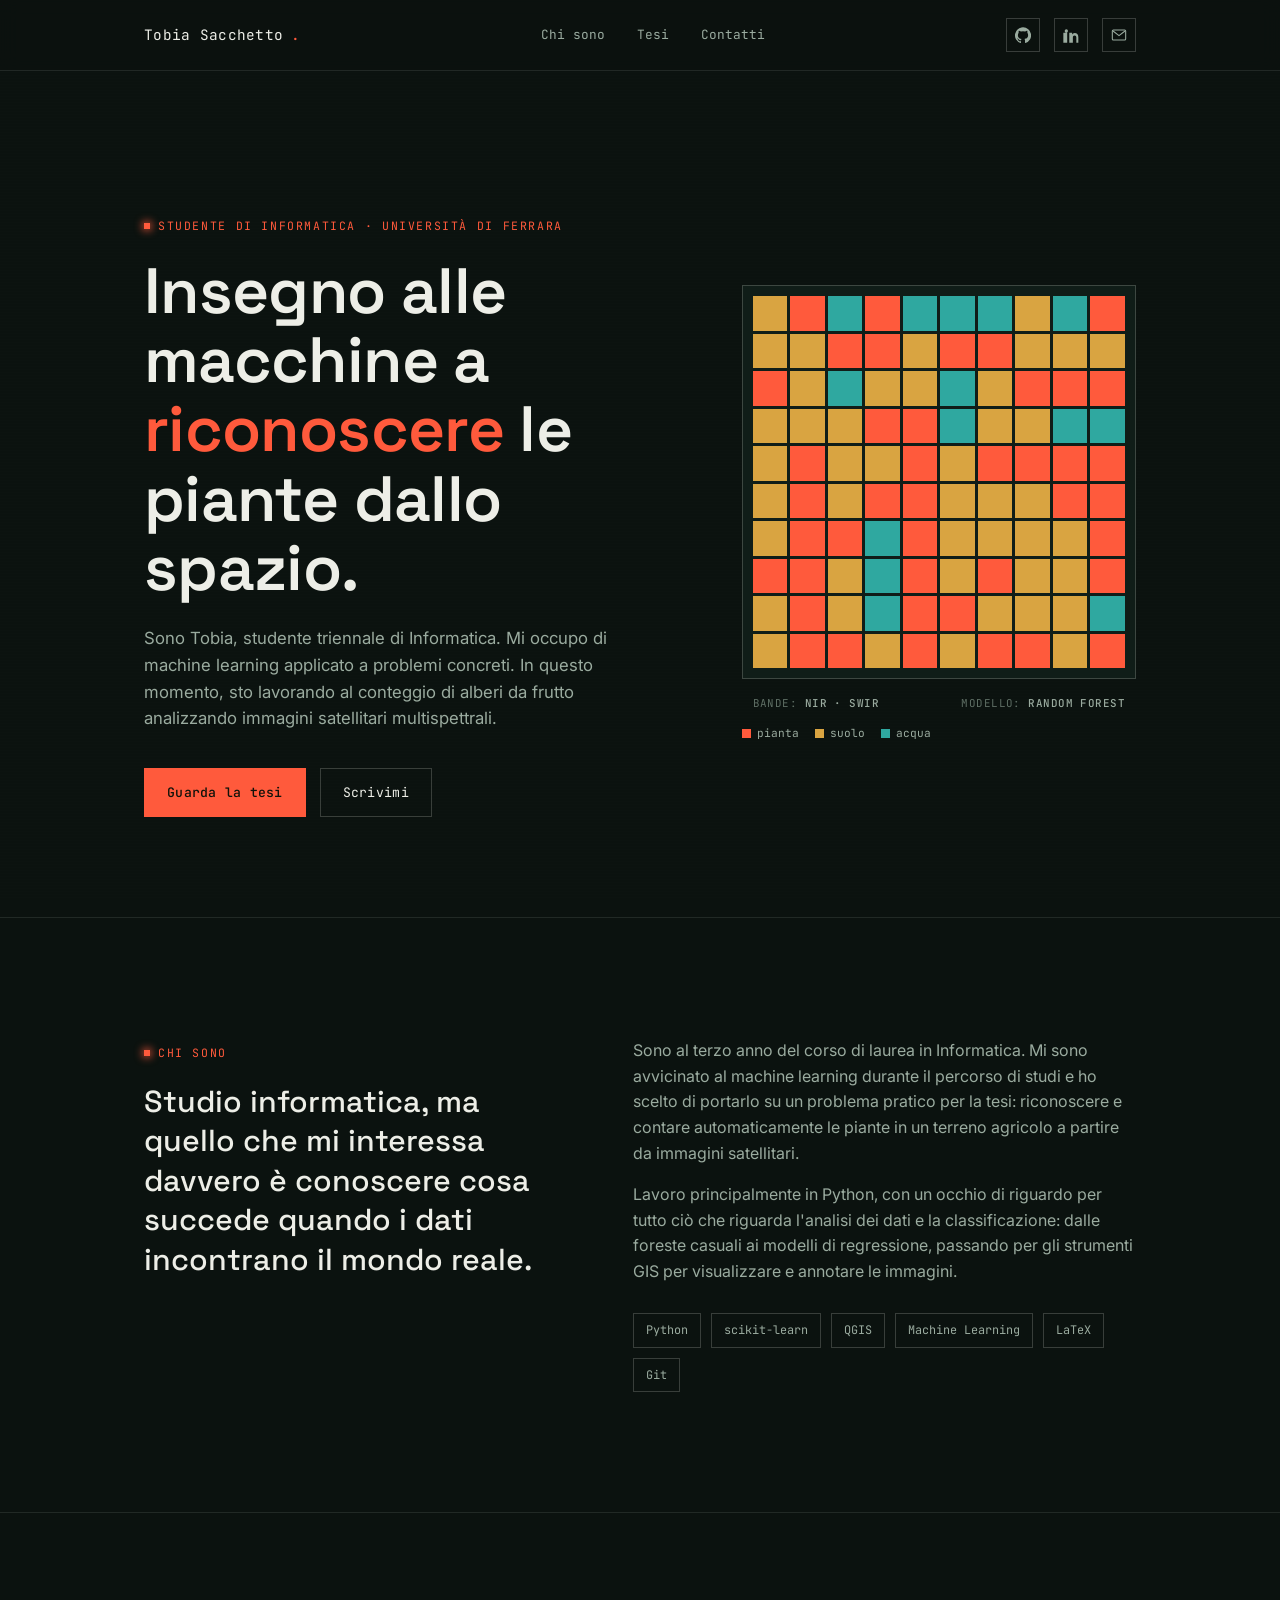
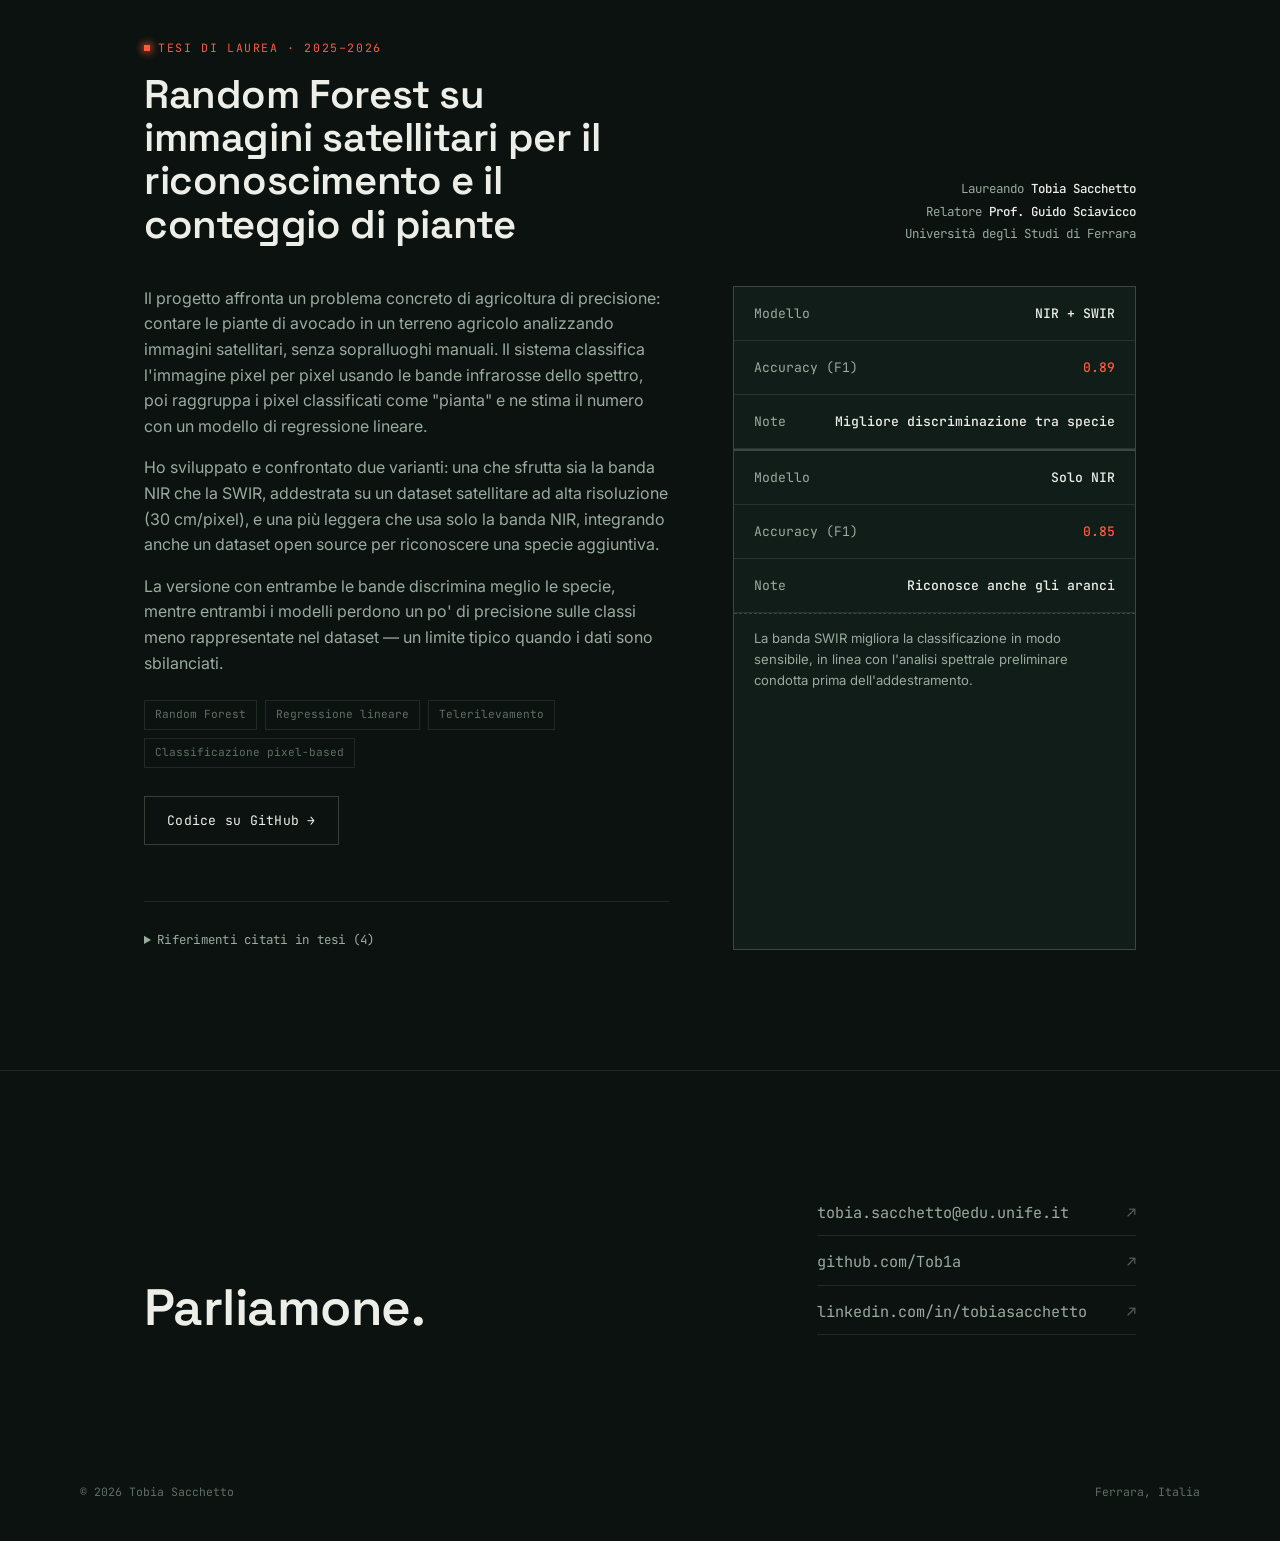
==== index.html @ 89c18c8b "Adding icon" ====
<!DOCTYPE html>
<html lang="it">
<head>
<meta charset="UTF-8">
<meta name="google-site-verification" content="6nuzGzt2pxe7cSUZSh7uxLOHEeYd6L-RDq1vo7LYEV0" />
<meta name="viewport" content="width=device-width, initial-scale=1.0">
<title>Tobia Sacchetto — Informatica</title>
<meta name="description" content="Portfolio di Tobia Sacchetto, studente di Informatica. Tesi su Random Forest e immagini satellitari per il conteggio automatico di piante.">
<link rel="stylesheet" href="css/style.css">
<link rel="icon" href="css/eye-close-up2.png" type="image/x-icon">
</head>
<body>

<header class="s-nav">
  <div class="wrap">
    <a href="#top" class="brand">Tobia Sacchetto<span class="dot">.</span></a>
    <ul class="nav-links">
      <li><a href="#about">Chi sono</a></li>
      <li><a href="#project">Tesi</a></li>
      <li><a href="#contact">Contatti</a></li>
    </ul>
    <div class="nav-icons">
      <a class="icon-btn" href="https://github.com/Tob1a" target="_blank" rel="noopener" aria-label="GitHub">
        <svg viewBox="0 0 24 24" fill="currentColor"><path d="M12 .5a12 12 0 0 0-3.79 23.4c.6.11.82-.26.82-.58v-2.02c-3.34.73-4.04-1.6-4.04-1.6-.55-1.4-1.34-1.77-1.34-1.77-1.09-.75.08-.73.08-.73 1.2.09 1.84 1.24 1.84 1.24 1.07 1.84 2.81 1.3 3.5 1 .11-.79.42-1.3.76-1.6-2.67-.3-5.47-1.33-5.47-5.93 0-1.31.47-2.38 1.24-3.22-.13-.3-.54-1.52.12-3.18 0 0 1.01-.32 3.3 1.23a11.5 11.5 0 0 1 6 0c2.29-1.55 3.3-1.23 3.3-1.23.66 1.66.25 2.88.12 3.18.77.84 1.23 1.91 1.23 3.22 0 4.61-2.8 5.63-5.48 5.93.43.37.81 1.1.81 2.22v3.29c0 .32.22.7.83.58A12 12 0 0 0 12 .5Z"/></svg>
      </a>
      <a class="icon-btn" href="https://www.linkedin.com/in/tobiasacchetto" target="_blank" rel="noopener" aria-label="LinkedIn">
        <svg viewBox="0 0 24 24" fill="currentColor"><path d="M4.98 3.5a2.5 2.5 0 1 1 0 5 2.5 2.5 0 0 1 0-5ZM.5 8.75h8.9V23.5H.5V8.75Zm14.3 0h-8.5V23.5h8.5v-7.6c0-2 .84-3.3 2.5-3.3 1.85 0 2.7 1.24 2.7 3.3v7.6H23V15c0-4.2-2.24-6.15-5.23-6.15-2.4 0-3.47 1.33-4.07 2.27h-.06V8.75h.16Z"/></svg>
      </a>
      <a class="icon-btn" href="mailto:tobia.sacchetto@edu.unife.it" aria-label="Email">
        <svg viewBox="0 0 24 24" fill="none" stroke="currentColor" stroke-width="1.6"><rect x="2" y="4.5" width="20" height="15" rx="1.5"/><path d="m3 6 9 7 9-7"/></svg>
      </a>
    </div>
  </div>
</header>

<main id="top">

  <!-- ================= HERO ================= -->
  <section class="s-hero section" id="hero">
    <div class="wrap hero-grid">
      <div class="hero-copy">
        <span class="eyebrow">Studente di Informatica · Università di Ferrara</span>
        <h1 class="hero-title">Insegno alle macchine a <span class="accent">riconoscere</span> le piante dallo spazio.</h1>
        <p class="hero-sub">Sono Tobia, studente triennale di Informatica. Mi occupo di machine learning applicato a problemi concreti. In questo momento, sto lavorando al conteggio di alberi da frutto analizzando immagini satellitari multispettrali.</p>
        <div class="hero-cta">
          <a href="#project" class="btn btn-primary">Guarda la tesi</a>
          <a href="#contact" class="btn btn-ghost">Scrivimi</a>
        </div>
      </div>

      <div class="hero-visual">
        <div class="class-field-wrap">
          <div class="class-field" id="classField" aria-hidden="true"></div>
          <div class="field-readout">
            <span>BANDE: <b>NIR · SWIR</b></span>
            <span>MODELLO: <b>RANDOM FOREST</b></span>
          </div>
        </div>
        <div class="field-legend">
          <span><i class="i-veg"></i>pianta</span>
          <span><i class="i-soil"></i>suolo</span>
          <span><i class="i-water"></i>acqua</span>
        </div>
      </div>
    </div>
  </section>

  <!-- ================= ABOUT ================= -->
  <section class="section" id="about">
    <div class="wrap about-grid">
      <div>
        <span class="eyebrow">Chi sono</span>
        <p class="about-lead" style="margin-top:18px;">Studio informatica, ma quello che mi interessa davvero è conoscere cosa succede quando i dati incontrano il mondo reale.</p>
      </div>
      <div class="about-body">
        <p>Sono al terzo anno del corso di laurea in Informatica. Mi sono avvicinato al machine learning durante il percorso di studi e ho scelto di portarlo su un problema pratico per la tesi: riconoscere e contare automaticamente le piante in un terreno agricolo a partire da immagini satellitari.</p>
        <p>Lavoro principalmente in Python, con un occhio di riguardo per tutto ciò che riguarda l'analisi dei dati e la classificazione: dalle foreste casuali ai modelli di regressione, passando per gli strumenti GIS per visualizzare e annotare le immagini.</p>
        <div class="chip-row">
          <span class="chip">Python</span>
          <span class="chip">scikit-learn</span>
          <span class="chip">QGIS</span>
          <span class="chip">Machine Learning</span>
          <span class="chip">LaTeX</span>
          <span class="chip">Git</span>
        </div>
      </div>
    </div>
  </section>

  <!-- ================= PROJECT ================= -->
  <section class="section" id="project">
    <div class="wrap">
      <div class="project-head">
        <div>
          <span class="eyebrow">Tesi di laurea · 2025–2026</span>
          <h2 class="project-title">Random Forest su immagini satellitari per il riconoscimento e il conteggio di piante</h2>
        </div>
        <div class="project-meta">
          <div>Laureando <b>Tobia Sacchetto</b></div>
          <div>Relatore <b>Prof. Guido Sciavicco</b></div>
          <div>Università degli Studi di Ferrara</div>
        </div>
      </div>

      <div class="project-body">
        <div class="project-desc">
          <p>Il progetto affronta un problema concreto di agricoltura di precisione: contare le piante di avocado in un terreno agricolo analizzando immagini satellitari, senza sopralluoghi manuali. Il sistema classifica l'immagine pixel per pixel usando le bande infrarosse dello spettro, poi raggruppa i pixel classificati come "pianta" e ne stima il numero con un modello di regressione lineare.</p>
          <p>Ho sviluppato e confrontato due varianti: una che sfrutta sia la banda NIR che la SWIR, addestrata su un dataset satellitare ad alta risoluzione (30 cm/pixel), e una più leggera che usa solo la banda NIR, integrando anche un dataset open source per riconoscere una specie aggiuntiva.</p>
          <p>La versione con entrambe le bande discrimina meglio le specie, mentre entrambi i modelli perdono un po' di precisione sulle classi meno rappresentate nel dataset — un limite tipico quando i dati sono sbilanciati.</p>

          <div class="tag-row">
            <span class="tag">Random Forest</span>
            <span class="tag">Regressione lineare</span>
            <span class="tag">Telerilevamento</span>
            <span class="tag">Classificazione pixel-based</span>
          </div>

          <div class="project-links">
            <a class="btn btn-ghost" href="https://github.com/Tob1a" target="_blank" rel="noopener">Codice su GitHub →</a>
          </div>

          <details class="refs">
            <summary>Riferimenti citati in tesi (4)</summary>
            <ul>
              <li>Faet, G. M. et al. (2025). <em>Dataset for orange fruit detection from UAV in citrus orchards</em>. Zenodo. <a href="https://doi.org/10.5281/zenodo.17866344" target="_blank" rel="noopener">doi.org/10.5281/zenodo.17866344</a></li>
              <li>Fu, B. et al. (2017). <em>Comparison of object-based and pixel-based Random Forest algorithm for wetland vegetation mapping</em>. Ecological Indicators, 73, 105–117.</li>
              <li>Yao, L. et al. (2021). <em>Tree counting with high spatial-resolution satellite imagery based on deep neural networks</em>. Ecological Indicators, 125, 107591.</li>
              <li>Russell, S. J. &amp; Norvig, P. (2022). <em>Intelligenza artificiale. Un approccio moderno</em>.</li>
            </ul>
          </details>
        </div>

        <div class="readout-card">
          <div class="readout-row"><span class="label">Modello</span><span class="value dim">NIR + SWIR</span></div>
          <div class="readout-row"><span class="label">Accuracy (F1)</span><span class="value">0.89</span></div>
          <div class="readout-row"><span class="label">Note</span><span class="value dim">Migliore discriminazione tra specie</span></div>
          <div class="readout-row" style="border-top:2px solid var(--line-strong);"><span class="label">Modello</span><span class="value dim">Solo NIR</span></div>
          <div class="readout-row"><span class="label">Accuracy (F1)</span><span class="value">0.85</span></div>
          <div class="readout-row"><span class="label">Note</span><span class="value dim">Riconosce anche gli aranci</span></div>
          <div class="readout-note">La banda SWIR migliora la classificazione in modo sensibile, in linea con l'analisi spettrale preliminare condotta prima dell'addestramento.</div>
        </div>
      </div>
    </div>
  </section>

  <!-- ================= CONTACT ================= -->
  <section class="section s-contact" id="contact">
    <div class="wrap">
      <div class="contact-grid">
        <h2 class="contact-title">Parliamone.</h2>
        <div class="contact-links">
          <a href="mailto:tobia.sacchetto@edu.unife.it">tobia.sacchetto@edu.unife.it <span class="arrow">↗</span></a>
          <a href="https://github.com/Tob1a" target="_blank" rel="noopener">github.com/Tob1a <span class="arrow">↗</span></a>
          <a href="https://www.linkedin.com/in/tobiasacchetto" target="_blank" rel="noopener">linkedin.com/in/tobiasacchetto <span class="arrow">↗</span></a>
        </div>
      </div>
    </div>
  </section>
</main>

<footer class="site-footer wrap">
  <span>© 2026 Tobia Sacchetto</span>
  <span>Ferrara, Italia</span>
</footer>

<script src="js/main.js"></script>
</body>
</html>
---- css/style.css ----
/* ===========================================================
   Tobia Sacchetto — Portfolio
   Tema visivo: telerilevamento / classificazione multispettrale
   Il verde-nero di fondo è la "banda grezza", il rosso è la resa
   falso-colore NIR della vegetazione — lo stesso principio usato
   nella tesi per distinguere le piante dal terreno.
   =========================================================== */

@import url('https://fonts.googleapis.com/css2?family=Space+Grotesk:wght@500;600;700&family=Inter:wght@400;500;600&family=JetBrains+Mono:wght@400;500&display=swap');

:root {
  --bg: #0b120f;
  --bg-panel: #101d18;
  --bg-panel-2: #142720;
  --ink: #edeee7;
  --ink-dim: #9aab9f;
  --ink-faint: #5f6f65;
  --line: rgba(237, 238, 231, 0.1);
  --line-strong: rgba(237, 238, 231, 0.2);

  --veg: #ff5a3c;      /* falso colore NIR: vegetazione */
  --veg-dim: #7a2c1e;
  --soil: #d9a441;     /* falso colore: suolo nudo */
  --water: #2fa8a0;    /* falso colore: acqua / SWIR */

  --font-display: 'Space Grotesk', system-ui, sans-serif;
  --font-body: 'Inter', system-ui, sans-serif;
  --font-mono: 'JetBrains Mono', ui-monospace, monospace;

  --container: 1120px;
  --gutter: clamp(20px, 5vw, 64px);
}

* { box-sizing: border-box; }

html {
  scroll-behavior: smooth;
}

@media (prefers-reduced-motion: reduce) {
  html { scroll-behavior: auto; }
  *, *::before, *::after {
    animation-duration: 0.001ms !important;
    animation-iteration-count: 1 !important;
    transition-duration: 0.001ms !important;
  }
}

body {
  margin: 0;
  background: var(--bg);
  color: var(--ink);
  font-family: var(--font-body);
  font-size: 16px;
  line-height: 1.6;
  -webkit-font-smoothing: antialiased;
}

/* subtle scanline / grain field on the whole page */
body::before {
  content: "";
  position: fixed;
  inset: 0;
  pointer-events: none;
  z-index: 0;
  background-image:
    repeating-linear-gradient(180deg, rgba(255,255,255,0.015) 0px, rgba(255,255,255,0.015) 1px, transparent 1px, transparent 3px);
  mix-blend-mode: overlay;
}

a { color: inherit; }

.wrap {
  max-width: var(--container);
  margin: 0 auto;
  padding-left: var(--gutter);
  padding-right: var(--gutter);
  position: relative;
  z-index: 1;
}

.eyebrow {
  font-family: var(--font-mono);
  font-size: 0.72rem;
  letter-spacing: 0.14em;
  text-transform: uppercase;
  color: var(--veg);
  display: inline-flex;
  align-items: center;
  gap: 8px;
}
.eyebrow::before {
  content: "";
  width: 6px;
  height: 6px;
  background: var(--veg);
  box-shadow: 0 0 8px 1px var(--veg);
  display: inline-block;
}

h1, h2, h3 {
  font-family: var(--font-display);
  font-weight: 600;
  line-height: 1.08;
  margin: 0;
  letter-spacing: -0.01em;
}

p { color: var(--ink-dim); margin: 0; }

.section {
  padding: clamp(64px, 10vw, 120px) 0;
  border-bottom: 1px solid var(--line);
  position: relative;
}

/* ---------- Nav ---------- */
.s-nav {
  position: sticky;
  top: 0;
  z-index: 20;
  background: rgba(11, 18, 15, 0.82);
  backdrop-filter: blur(10px);
  border-bottom: 1px solid var(--line);
}
.s-nav .wrap {
  display: flex;
  align-items: center;
  justify-content: space-between;
  padding-top: 18px;
  padding-bottom: 18px;
}
.brand {
  font-family: var(--font-mono);
  font-size: 0.9rem;
  letter-spacing: 0.02em;
  color: var(--ink);
  text-decoration: none;
  display: flex;
  align-items: baseline;
  gap: 8px;
}
.brand .dot { color: var(--veg); }
.nav-links {
  display: flex;
  gap: clamp(16px, 3vw, 32px);
  list-style: none;
  margin: 0;
  padding: 0;
  font-family: var(--font-mono);
  font-size: 0.8rem;
}
.nav-links a {
  text-decoration: none;
  color: var(--ink-dim);
  transition: color 0.2s ease;
  border-bottom: 1px solid transparent;
  padding-bottom: 2px;
}
.nav-links a:hover, .nav-links a:focus-visible {
  color: var(--veg);
  border-color: var(--veg);
}
.nav-icons { display: flex; gap: 14px; }
.icon-btn {
  width: 34px; height: 34px;
  display: flex; align-items: center; justify-content: center;
  border: 1px solid var(--line-strong);
  color: var(--ink-dim);
  text-decoration: none;
  transition: border-color 0.2s ease, color 0.2s ease, transform 0.2s ease;
}
.icon-btn:hover, .icon-btn:focus-visible {
  color: var(--veg);
  border-color: var(--veg);
  transform: translateY(-2px);
}
.icon-btn svg { width: 16px; height: 16px; }

/* ---------- Hero ---------- */
.s-hero {
  padding-top: clamp(72px, 12vw, 140px);
  padding-bottom: clamp(56px, 8vw, 100px);
  overflow: hidden;
}
.hero-grid {
  display: grid;
  grid-template-columns: 1.15fr 0.85fr;
  gap: clamp(32px, 5vw, 64px);
  align-items: center;
}
@media (max-width: 860px) {
  .hero-grid { grid-template-columns: 1fr; }
}
.hero-copy .eyebrow { margin-bottom: 22px; }
.hero-title {
  font-size: clamp(2.3rem, 5.2vw, 4rem);
  color: var(--ink);
}
.hero-title .accent { color: var(--veg); }
.hero-sub {
  margin-top: 22px;
  max-width: 46ch;
  font-size: 1.05rem;
  color: var(--ink-dim);
}
.hero-cta {
  margin-top: 36px;
  display: flex;
  gap: 14px;
  flex-wrap: wrap;
}
.btn {
  font-family: var(--font-mono);
  font-size: 0.82rem;
  letter-spacing: 0.02em;
  padding: 13px 22px;
  text-decoration: none;
  display: inline-flex;
  align-items: center;
  gap: 10px;
  border: 1px solid var(--line-strong);
  color: var(--ink);
  transition: border-color 0.2s ease, background 0.2s ease, color 0.2s ease, transform 0.2s ease;
}
.btn:hover, .btn:focus-visible { transform: translateY(-2px); }
.btn-primary {
  background: var(--veg);
  border-color: var(--veg);
  color: #10120a;
  font-weight: 500;
}
.btn-primary:hover { background: #ff6f4f; border-color: #ff6f4f; }
.btn-ghost:hover, .btn-ghost:focus-visible { border-color: var(--veg); color: var(--veg); }

/* classification grid visual */
.class-field-wrap {
  position: relative;
  aspect-ratio: 1 / 1;
  border: 1px solid var(--line-strong);
  background: var(--bg-panel);
  padding: 10px;
}
.class-field {
  display: grid;
  grid-template-columns: repeat(10, 1fr);
  grid-template-rows: repeat(10, 1fr);
  gap: 3px;
  width: 100%;
  height: 100%;
}
.cell {
  background: #33403a;
  filter: grayscale(1) brightness(0.9);
  transition: background-color 0.5s ease, filter 0.6s ease;
}
.cell.on-veg   { background: var(--veg); }
.cell.on-soil  { background: var(--soil); }
.cell.on-water { background: var(--water); }
.cell.revealed { filter: grayscale(0) brightness(1); }
.field-readout {
  position: absolute;
  left: 10px; right: 10px; bottom: -34px;
  display: flex;
  justify-content: space-between;
  font-family: var(--font-mono);
  font-size: 0.68rem;
  color: var(--ink-faint);
  letter-spacing: 0.04em;
}
.field-readout span b { color: var(--ink-dim); font-weight: 500; }
.field-legend {
  display: flex;
  gap: 16px;
  margin-top: 46px;
  font-family: var(--font-mono);
  font-size: 0.7rem;
  color: var(--ink-dim);
  flex-wrap: wrap;
}
.field-legend i {
  width: 9px; height: 9px;
  display: inline-block;
  margin-right: 6px;
  vertical-align: -1px;
}
.field-legend .i-veg { background: var(--veg); }
.field-legend .i-soil { background: var(--soil); }
.field-legend .i-water { background: var(--water); }

/* ---------- About ---------- */
.about-grid {
  display: grid;
  grid-template-columns: 0.9fr 1.1fr;
  gap: clamp(32px, 6vw, 80px);
}
@media (max-width: 860px) {
  .about-grid { grid-template-columns: 1fr; }
}
.about-lead {
  font-family: var(--font-display);
  font-size: clamp(1.35rem, 2.6vw, 1.9rem);
  color: var(--ink);
  font-weight: 500;
  line-height: 1.3;
}
.about-body p + p { margin-top: 16px; }
.about-body p { color: var(--ink-dim); }
.chip-row {
  margin-top: 28px;
  display: flex;
  flex-wrap: wrap;
  gap: 10px;
}
.chip {
  font-family: var(--font-mono);
  font-size: 0.74rem;
  color: var(--ink-dim);
  border: 1px solid var(--line-strong);
  padding: 7px 12px;
}

/* ---------- Project ---------- */
.project-head {
  display: flex;
  justify-content: space-between;
  align-items: flex-end;
  gap: 24px;
  flex-wrap: wrap;
  margin-bottom: 40px;
}
.project-title {
  font-size: clamp(1.7rem, 3.6vw, 2.5rem);
  margin-top: 14px;
  max-width: 18ch;
}
.project-meta {
  font-family: var(--font-mono);
  font-size: 0.78rem;
  color: var(--ink-dim);
  text-align: right;
  line-height: 1.8;
}
.project-meta b { color: var(--ink); font-weight: 500; }

.project-body {
  display: grid;
  grid-template-columns: 1.3fr 1fr;
  gap: clamp(32px, 5vw, 64px);
}
@media (max-width: 860px) {
  .project-body { grid-template-columns: 1fr; }
}
.project-desc p { font-size: 1rem; }
.project-desc p + p { margin-top: 16px; }

.readout-card {
  border: 1px solid var(--line-strong);
  background: var(--bg-panel);
}
.readout-row {
  display: flex;
  justify-content: space-between;
  align-items: center;
  padding: 16px 20px;
  border-bottom: 1px solid var(--line);
  font-family: var(--font-mono);
  font-size: 0.82rem;
}
.readout-row:last-child { border-bottom: none; }
.readout-row .label { color: var(--ink-dim); }
.readout-row .value { color: var(--veg); font-weight: 500; }
.readout-row .value.dim { color: var(--ink); }
.readout-note {
  padding: 14px 20px 18px;
  font-size: 0.82rem;
  color: var(--ink-dim);
  border-top: 1px dashed var(--line-strong);
}

.tag-row {
  margin-top: 24px;
  display: flex;
  flex-wrap: wrap;
  gap: 8px;
}
.tag {
  font-family: var(--font-mono);
  font-size: 0.7rem;
  color: var(--ink-faint);
  border: 1px solid var(--line);
  padding: 5px 10px;
}

.project-links {
  margin-top: 28px;
  display: flex;
  gap: 12px;
  flex-wrap: wrap;
}

.refs {
  margin-top: 56px;
  padding-top: 28px;
  border-top: 1px solid var(--line);
}
.refs summary {
  font-family: var(--font-mono);
  font-size: 0.78rem;
  color: var(--ink-dim);
  cursor: pointer;
  letter-spacing: 0.02em;
}
.refs summary:hover { color: var(--veg); }
.refs ul {
  margin: 18px 0 0;
  padding-left: 18px;
  color: var(--ink-faint);
  font-size: 0.85rem;
}
.refs li + li { margin-top: 10px; }
.refs a { color: var(--ink-dim); text-decoration-color: var(--line-strong); }

/* ---------- Contact / Footer ---------- */
.s-contact { border-bottom: none; }
.contact-grid {
  display: flex;
  justify-content: space-between;
  align-items: flex-end;
  gap: 32px;
  flex-wrap: wrap;
}
.contact-title {
  font-size: clamp(2rem, 5vw, 3.2rem);
  max-width: 12ch;
}
.contact-links {
  display: flex;
  flex-direction: column;
  gap: 4px;
  font-family: var(--font-mono);
  font-size: 0.95rem;
}
.contact-links a {
  text-decoration: none;
  color: var(--ink-dim);
  padding: 10px 0;
  border-bottom: 1px solid var(--line);
  display: flex;
  align-items: center;
  justify-content: space-between;
  gap: 40px;
  transition: color 0.2s ease;
}
.contact-links a:hover, .contact-links a:focus-visible { color: var(--veg); }
.contact-links a span.arrow { opacity: 0.5; transition: transform 0.2s ease, opacity 0.2s ease; }
.contact-links a:hover span.arrow { transform: translate(3px, -3px); opacity: 1; }

.site-footer {
  padding: 28px 0 40px;
  display: flex;
  justify-content: space-between;
  font-family: var(--font-mono);
  font-size: 0.72rem;
  color: var(--ink-faint);
  flex-wrap: wrap;
  gap: 10px;
}

:focus-visible {
  outline: 1px solid var(--veg);
  outline-offset: 3px;
}

@media (max-width: 640px) {
  .nav-links { display: none; }
  .s-nav .wrap { padding-top: 14px; padding-bottom: 14px; }
  .project-meta { text-align: left; }
  .contact-links a { gap: 12px; }
}
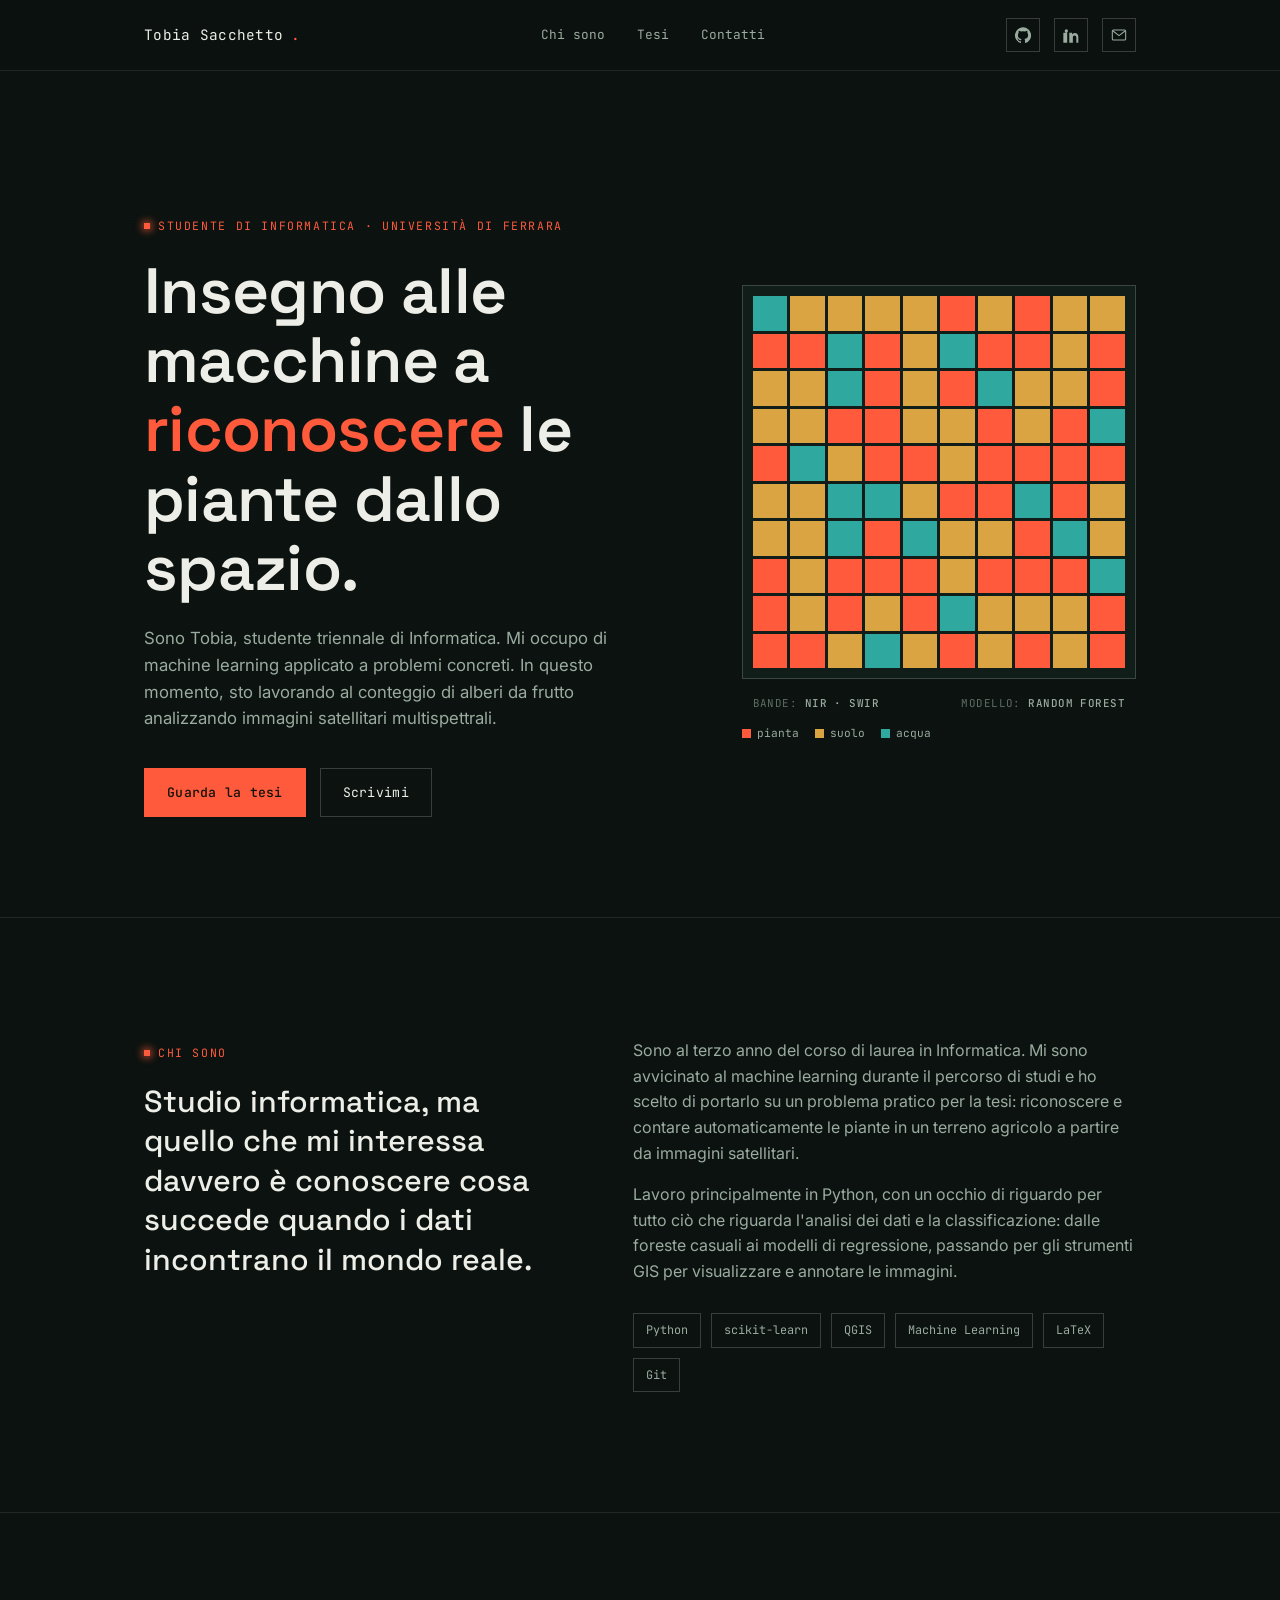
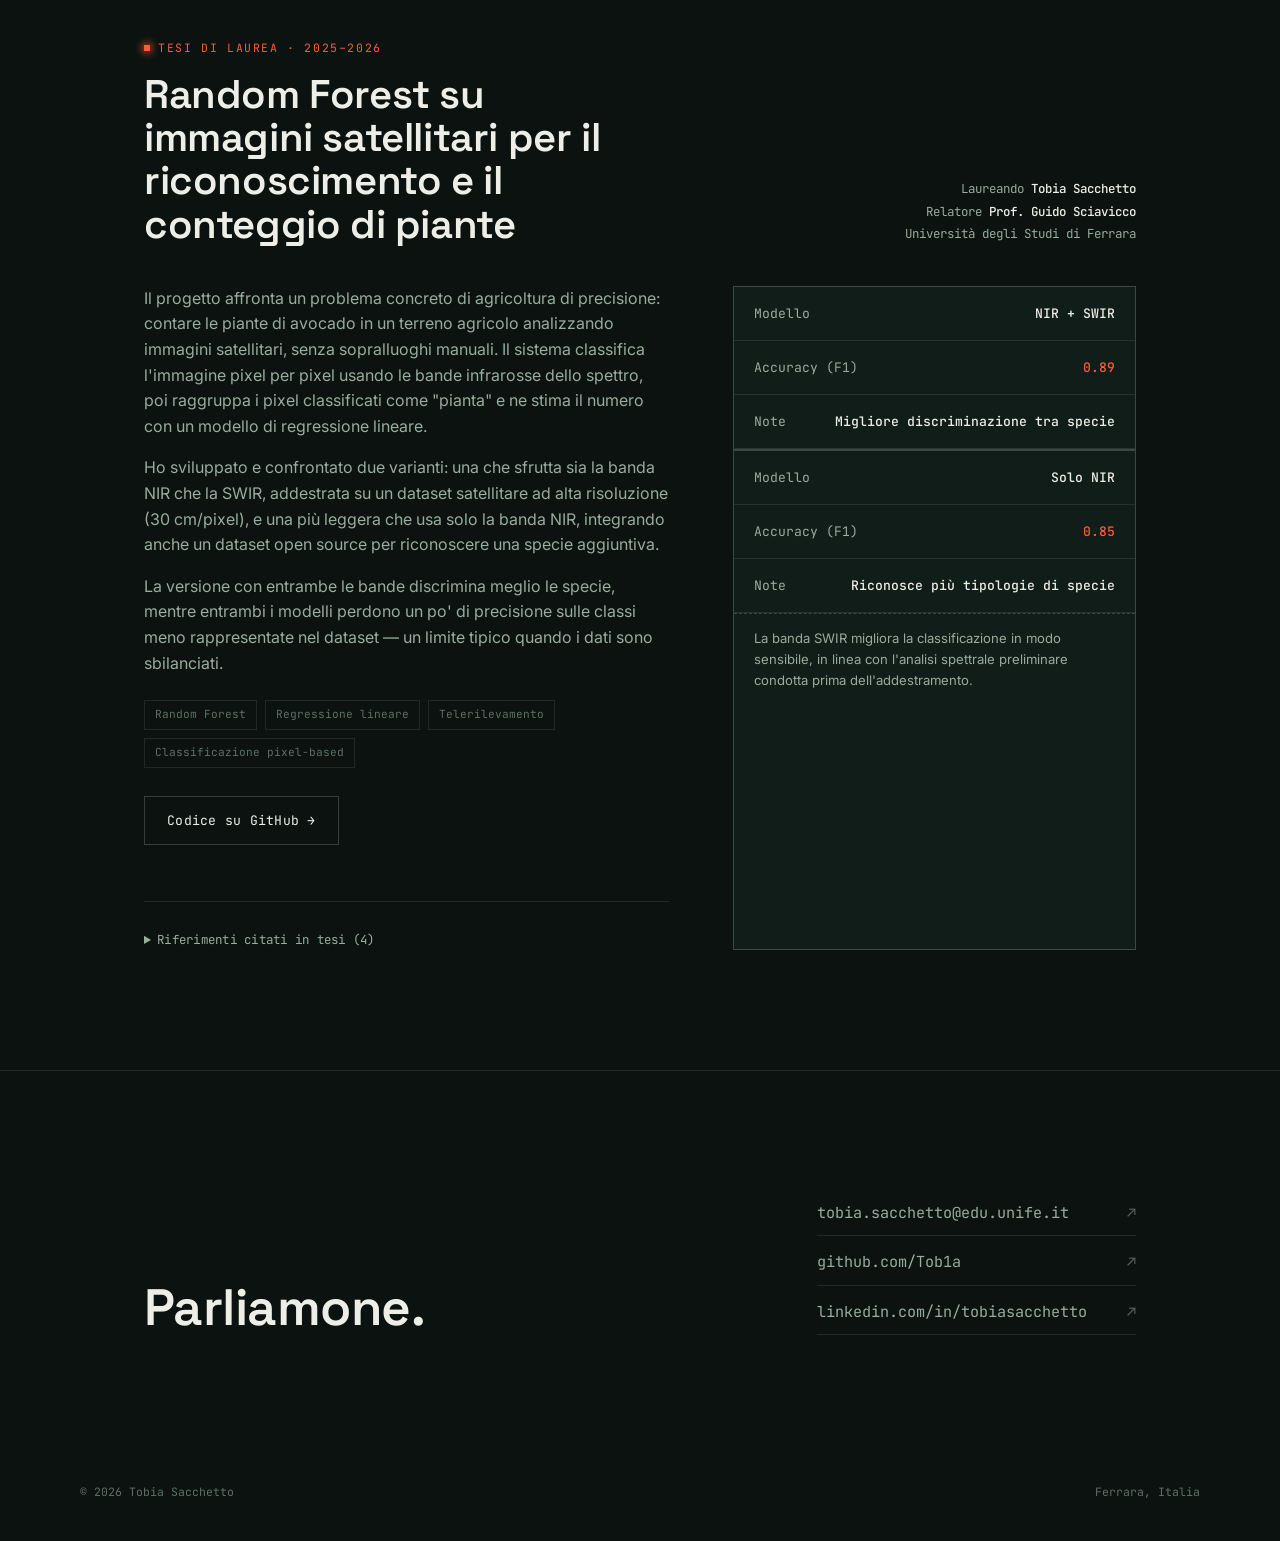
==== commit a78e045c: "Adding robots and sitemap. Doing some changes in html All this for the google search" ====
--- a/index.html
+++ b/index.html
@@ -6,8 +6,49 @@
 <meta name="viewport" content="width=device-width, initial-scale=1.0">
 <title>Tobia Sacchetto — Informatica</title>
 <meta name="description" content="Portfolio di Tobia Sacchetto, studente di Informatica. Tesi su Random Forest e immagini satellitari per il conteggio automatico di piante.">
+
+<meta name="robots" content="index, follow">
+<meta name="author" content="Tobia Sacchetto">
+<link rel="canonical" href="https://tob1a.github.io/">
+
+
 <link rel="stylesheet" href="css/style.css">
 <link rel="icon" href="css/eye-close-up2.png" type="image/x-icon">
+
+
+<!-- Open Graph (Facebook, LinkedIn, WhatsApp, ecc.) -->
+<meta property="og:type" content="website">
+<meta property="og:title" content="Tobia Sacchetto — Studente di Informatica">
+<meta property="og:description" content="Portfolio di Tobia Sacchetto: tesi su Random Forest e immagini satellitari per il conteggio automatico di piante.">
+<meta property="og:url" content="https://tob1a.github.io/">
+<meta property="og:locale" content="it_IT">
+
+<!-- Twitter / X Card -->
+<meta name="twitter:card" content="summary">
+<meta name="twitter:title" content="Tobia Sacchetto — Studente di Informatica">
+<meta name="twitter:description" content="Portfolio di Tobia Sacchetto: tesi su Random Forest e immagini satellitari per il conteggio automatico di piante.">
+
+
+<!-- Structured data: aiuta Google a capire chi sei -->
+<script type="application/ld+json">
+{
+  "@context": "https://schema.org",
+  "@type": "Person",
+  "name": "Tobia Sacchetto",
+  "url": "https://tob1a.github.io/",
+  "email": "mailto:tobia.sacchetto@edu.unife.it",
+  "sameAs": [
+    "https://github.com/Tob1a",
+    "https://www.linkedin.com/in/tobiasacchetto"
+  ],
+  "jobTitle": "Studente di Informatica",
+  "affiliation": {
+    "@type": "CollegeOrUniversity",
+    "name": "Università degli Studi di Ferrara"
+  }
+}
+</script>
+
 </head>
 <body>
 
@@ -136,7 +177,7 @@
           <div class="readout-row"><span class="label">Note</span><span class="value dim">Migliore discriminazione tra specie</span></div>
           <div class="readout-row" style="border-top:2px solid var(--line-strong);"><span class="label">Modello</span><span class="value dim">Solo NIR</span></div>
           <div class="readout-row"><span class="label">Accuracy (F1)</span><span class="value">0.85</span></div>
-          <div class="readout-row"><span class="label">Note</span><span class="value dim">Riconosce anche gli aranci</span></div>
+          <div class="readout-row"><span class="label">Note</span><span class="value dim">Riconosce più tipologie di specie</span></div>
           <div class="readout-note">La banda SWIR migliora la classificazione in modo sensibile, in linea con l'analisi spettrale preliminare condotta prima dell'addestramento.</div>
         </div>
       </div>
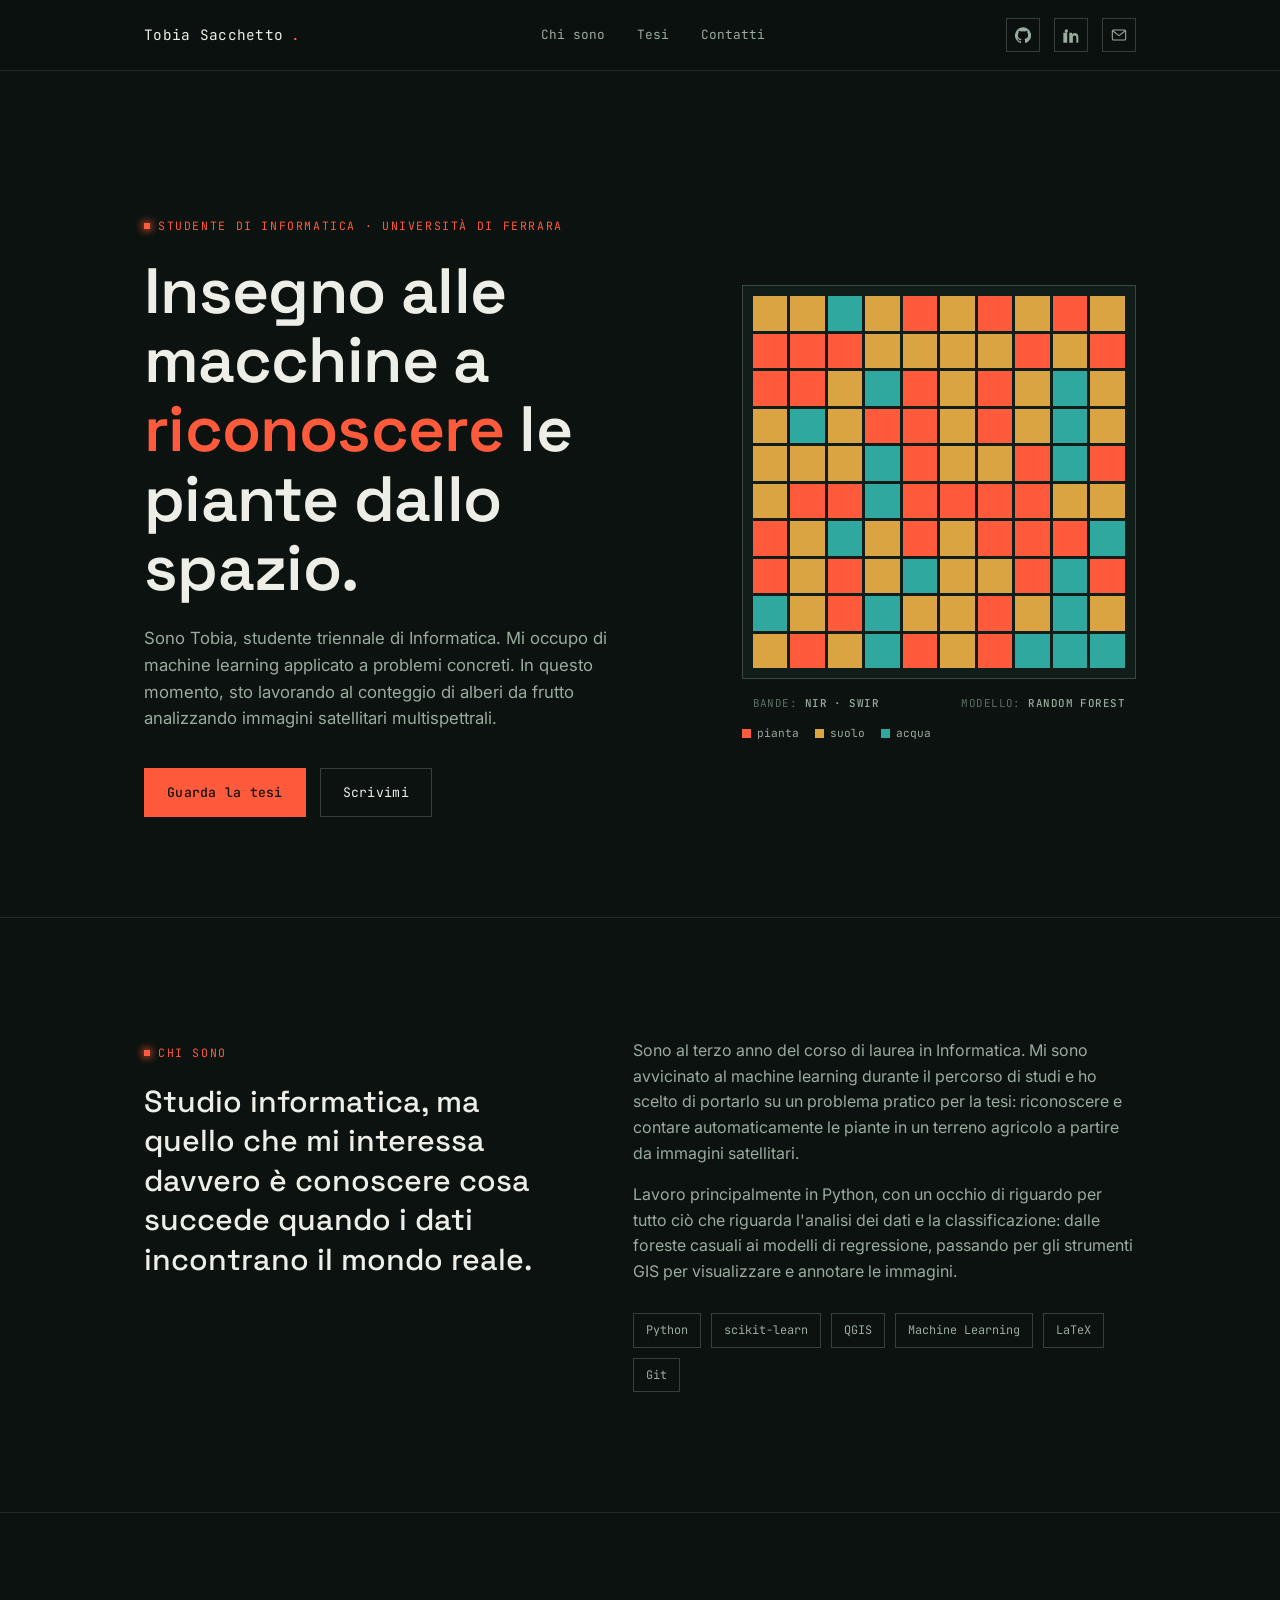
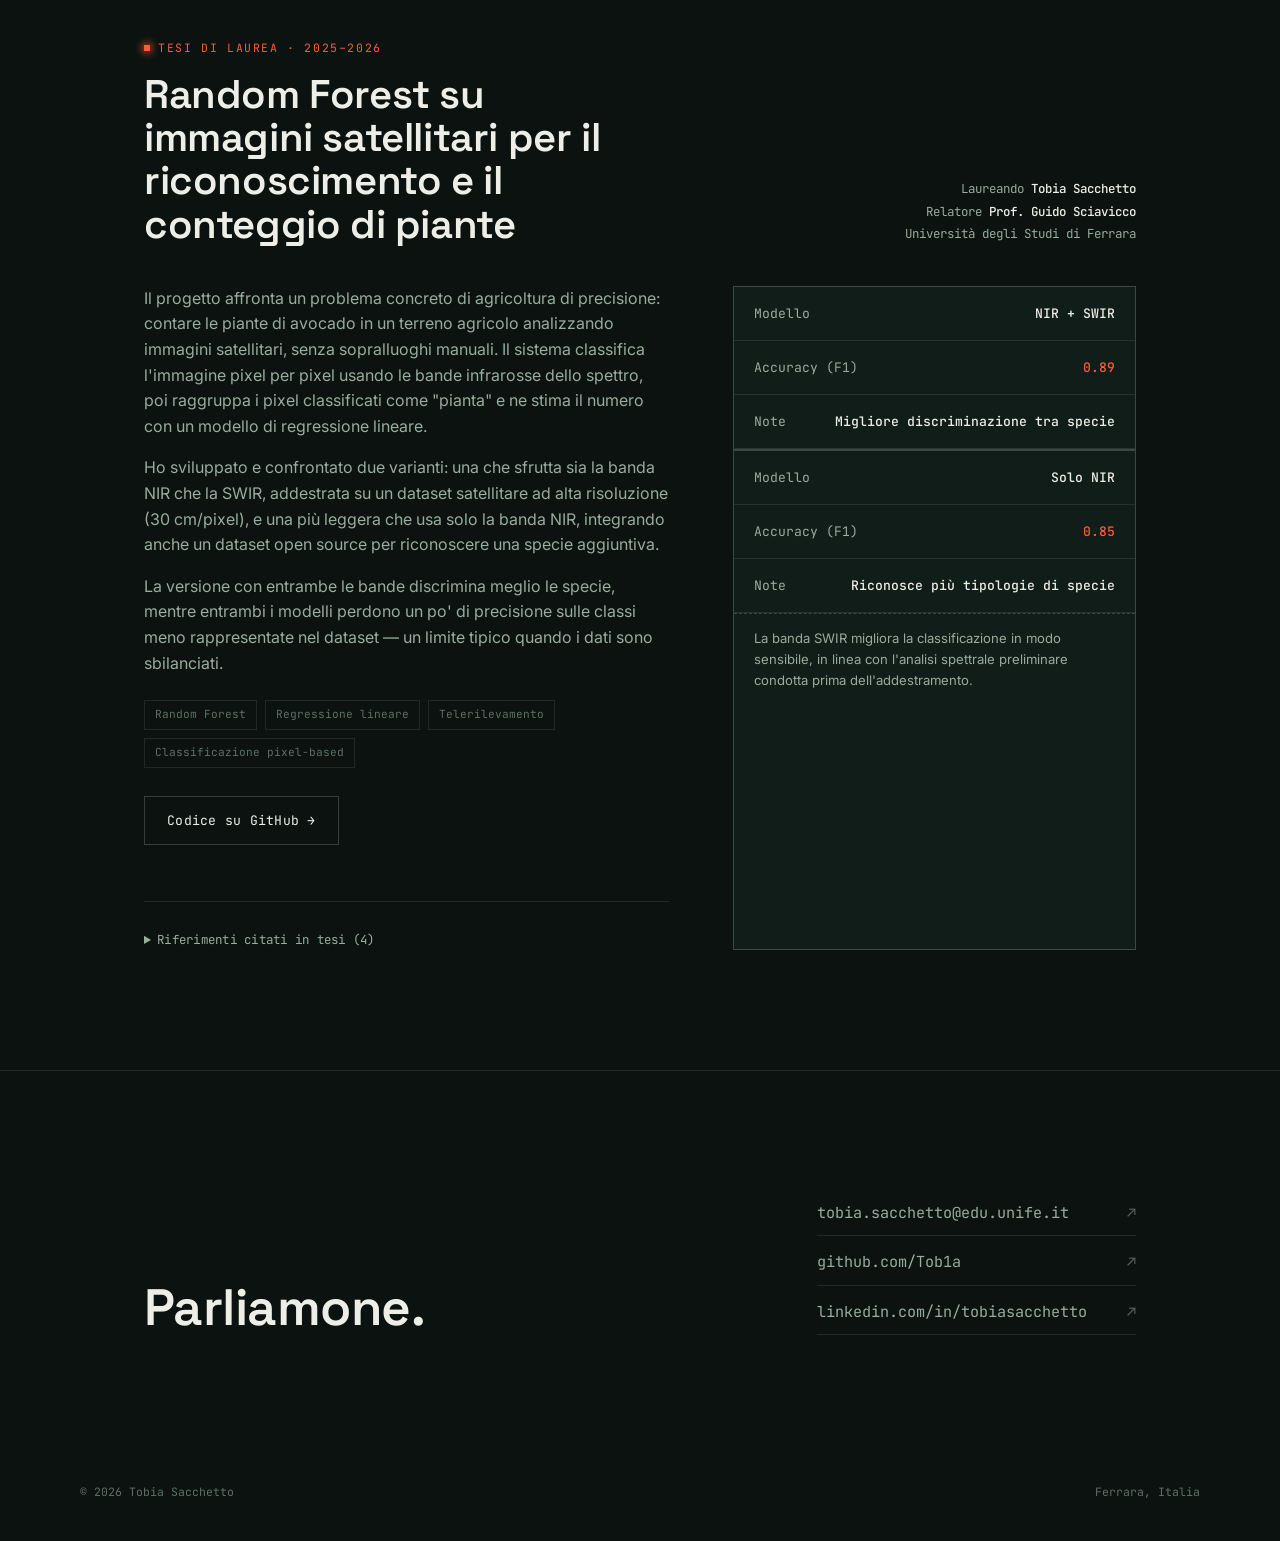
==== commit 6749eb7a: "Make some changes" ====
--- a/index.html
+++ b/index.html
@@ -4,7 +4,7 @@
 <meta charset="UTF-8">
 <meta name="google-site-verification" content="6nuzGzt2pxe7cSUZSh7uxLOHEeYd6L-RDq1vo7LYEV0" />
 <meta name="viewport" content="width=device-width, initial-scale=1.0">
-<title>Tobia Sacchetto — Informatica</title>
+<title>L'Informatico - Tobia Sacchetto</title>
 <meta name="description" content="Portfolio di Tobia Sacchetto, studente di Informatica. Tesi su Random Forest e immagini satellitari per il conteggio automatico di piante.">
 
 <meta name="robots" content="index, follow">
@@ -13,7 +13,7 @@
 
 
 <link rel="stylesheet" href="css/style.css">
-<link rel="icon" href="css/eye-close-up2.png" type="image/x-icon">
+<link rel="icon" href="css/favicon.svg" type="image/svg+xml">
 
 
 <!-- Open Graph (Facebook, LinkedIn, WhatsApp, ecc.) -->
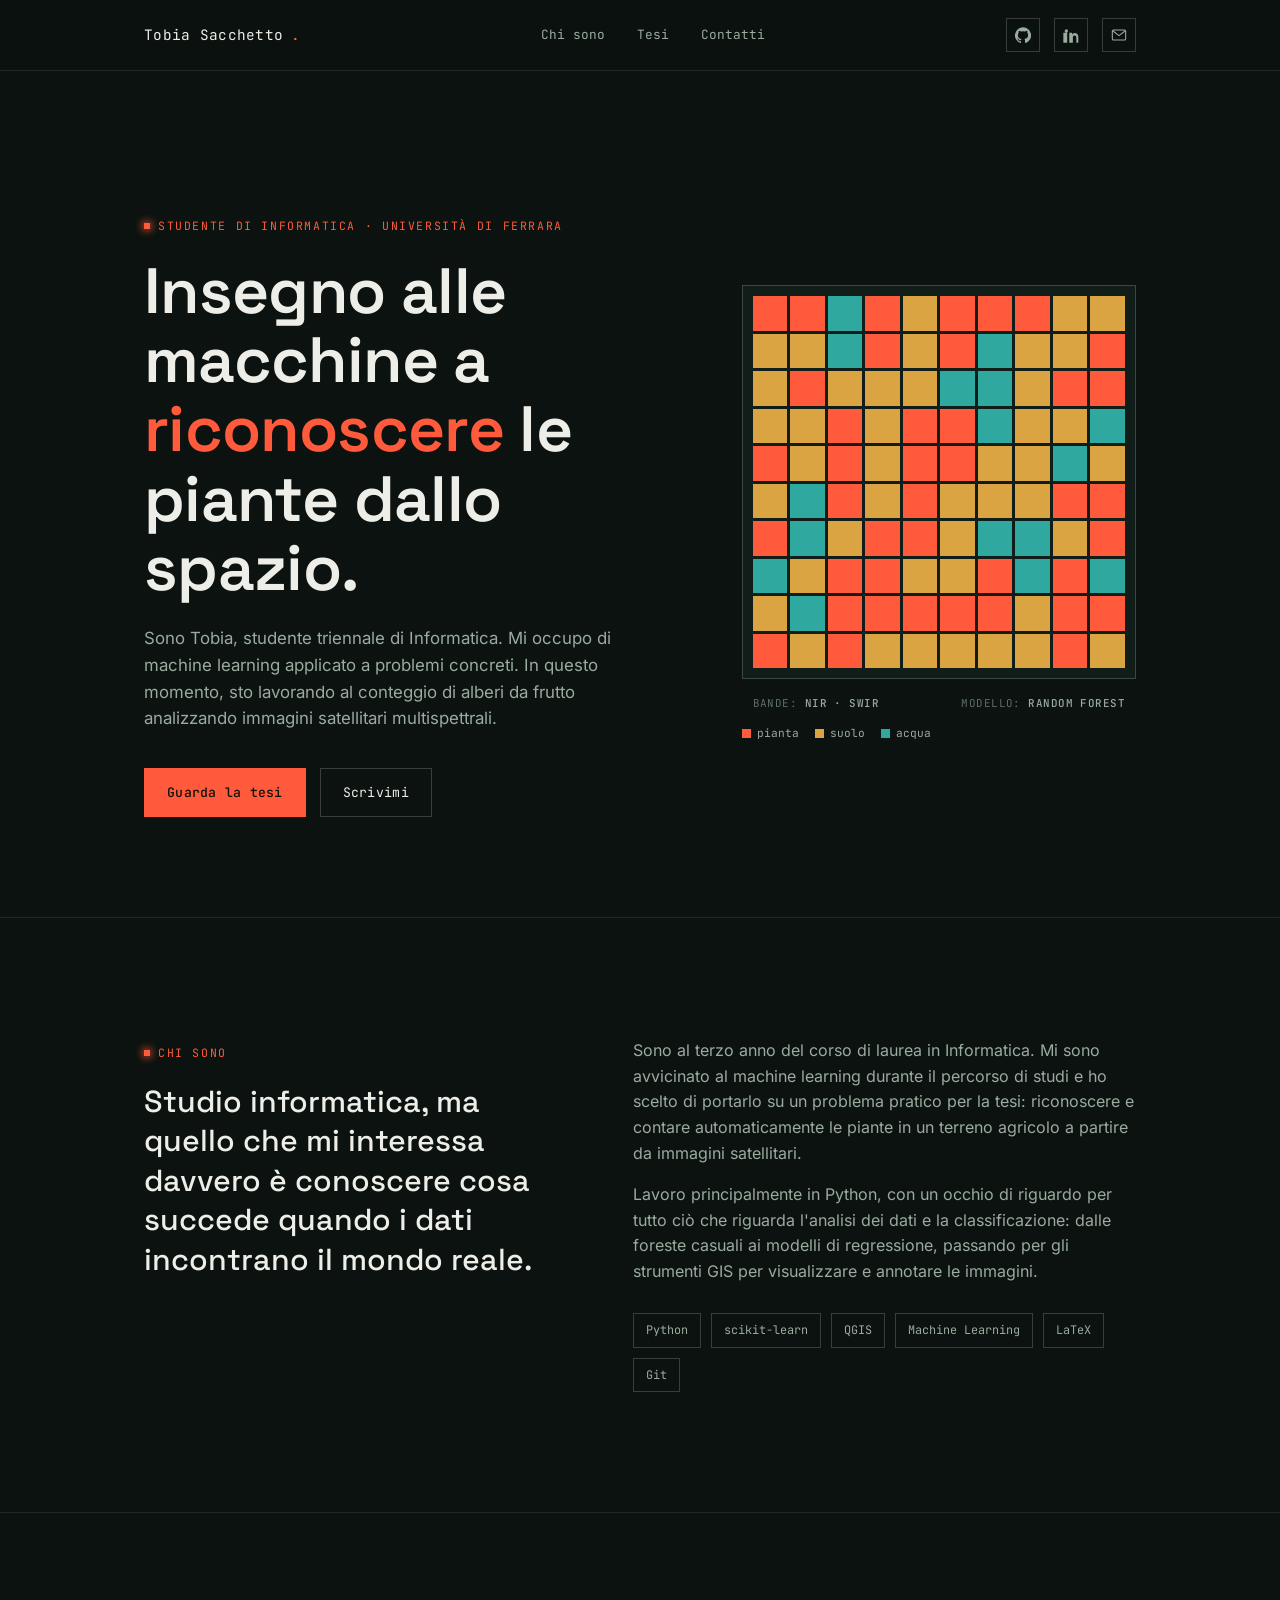
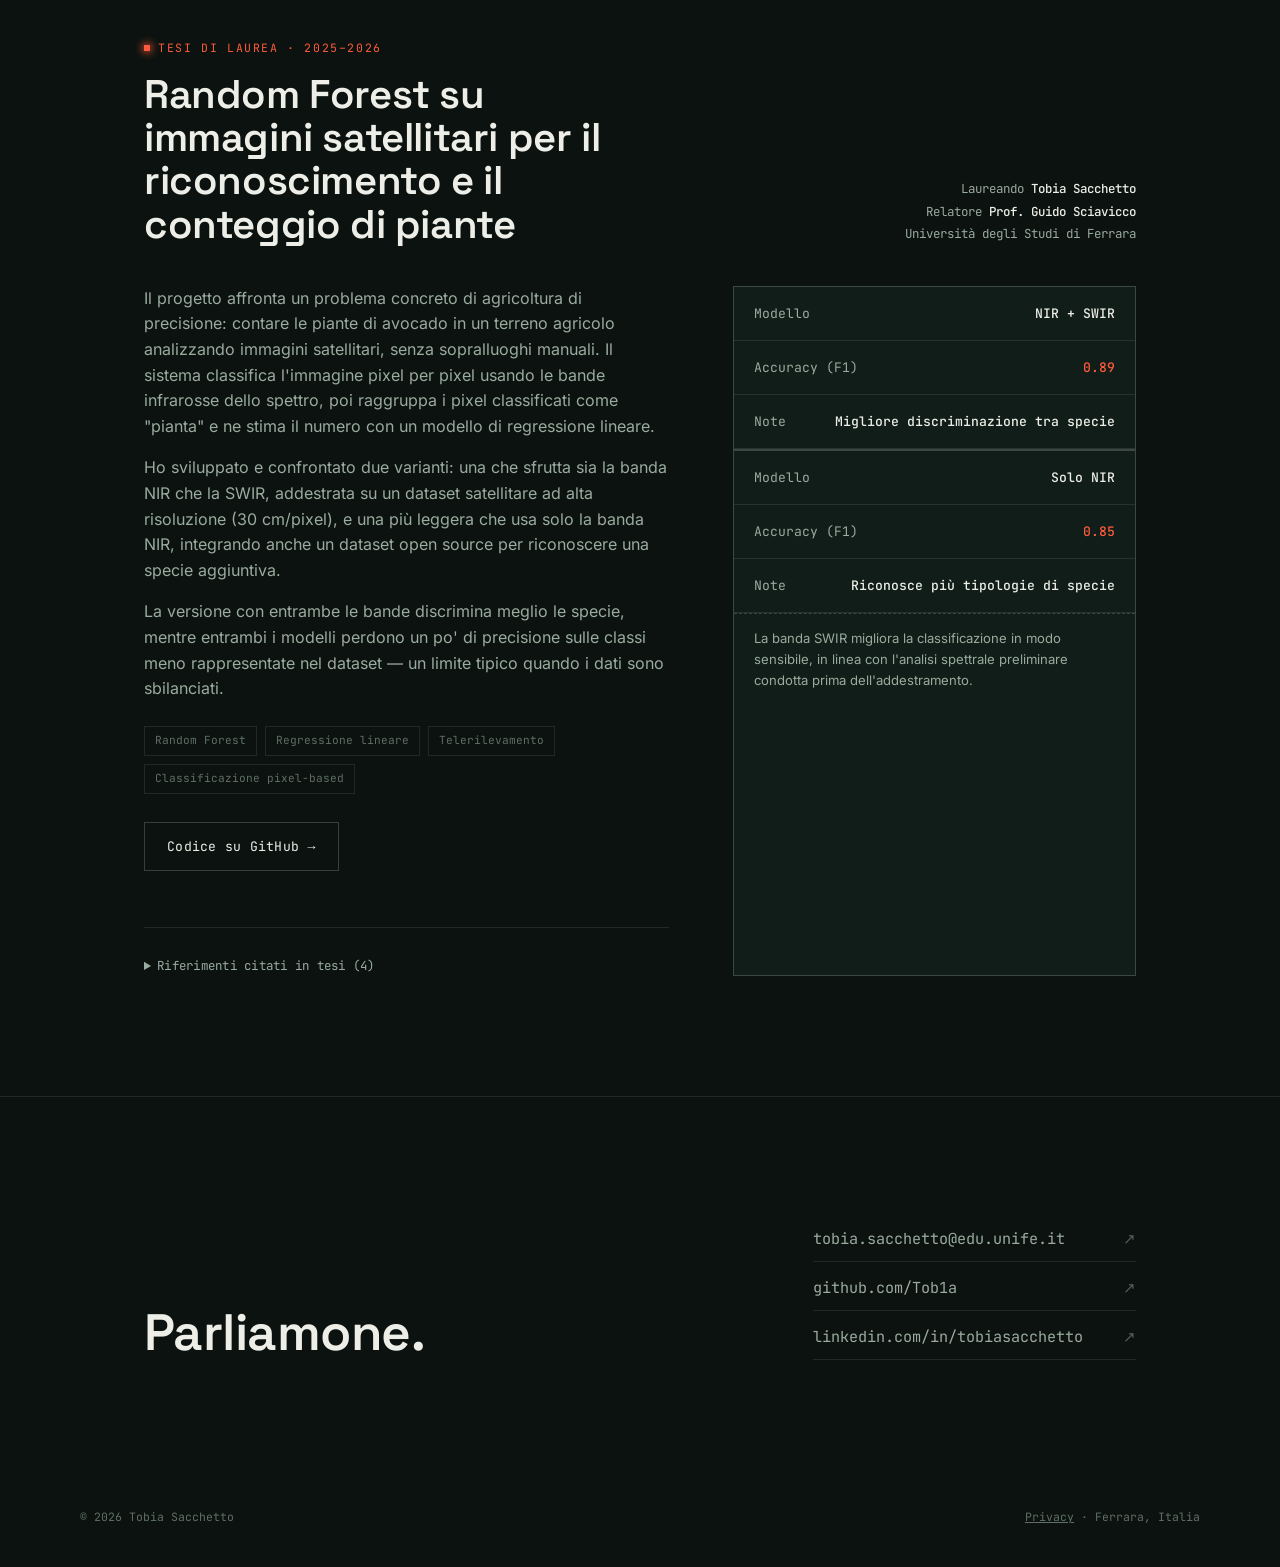
==== commit f0840b07: "Make some changes Adding svg  with color Adding local fonts Make page privacy" ====
--- a/index.html
+++ b/index.html
@@ -201,7 +201,7 @@
 
 <footer class="site-footer wrap">
   <span>© 2026 Tobia Sacchetto</span>
-  <span>Ferrara, Italia</span>
+  <span><a href="privacy.html">Privacy</a> · Ferrara, Italia</span>
 </footer>
 
 <script src="js/main.js"></script>
--- a/css/style.css
+++ b/css/style.css
@@ -6,7 +6,49 @@
    nella tesi per distinguere le piante dal terreno.
    =========================================================== */
 
-@import url('https://fonts.googleapis.com/css2?family=Space+Grotesk:wght@500;600;700&family=Inter:wght@400;500;600&family=JetBrains+Mono:wght@400;500&display=swap');
+/* Font ospitati localmente in /fonts — nessuna richiesta esce verso terzi
+   (in precedenza qui c'era un @import da fonts.googleapis.com, che invia
+   l'IP del visitatore a Google ad ogni caricamento pagina) */
+@font-face {
+  font-family: 'Space Grotesk';
+  src: url('../fonts/space-grotesk-latin-500-normal.woff2') format('woff2');
+  font-weight: 500; font-style: normal; font-display: swap;
+}
+@font-face {
+  font-family: 'Space Grotesk';
+  src: url('../fonts/space-grotesk-latin-600-normal.woff2') format('woff2');
+  font-weight: 600; font-style: normal; font-display: swap;
+}
+@font-face {
+  font-family: 'Space Grotesk';
+  src: url('../fonts/space-grotesk-latin-700-normal.woff2') format('woff2');
+  font-weight: 700; font-style: normal; font-display: swap;
+}
+@font-face {
+  font-family: 'Inter';
+  src: url('../fonts/inter-latin-400-normal.woff2') format('woff2');
+  font-weight: 400; font-style: normal; font-display: swap;
+}
+@font-face {
+  font-family: 'Inter';
+  src: url('../fonts/inter-latin-500-normal.woff2') format('woff2');
+  font-weight: 500; font-style: normal; font-display: swap;
+}
+@font-face {
+  font-family: 'Inter';
+  src: url('../fonts/inter-latin-600-normal.woff2') format('woff2');
+  font-weight: 600; font-style: normal; font-display: swap;
+}
+@font-face {
+  font-family: 'JetBrains Mono';
+  src: url('../fonts/jetbrains-mono-latin-400-normal.woff2') format('woff2');
+  font-weight: 400; font-style: normal; font-display: swap;
+}
+@font-face {
+  font-family: 'JetBrains Mono';
+  src: url('../fonts/jetbrains-mono-latin-500-normal.woff2') format('woff2');
+  font-weight: 500; font-style: normal; font-display: swap;
+}
 
 :root {
   --bg: #0b120f;
@@ -70,6 +112,23 @@
 
 a { color: inherit; }
 
+.skip-link {
+  position: absolute;
+  left: -999px;
+  top: auto;
+  z-index: 100;
+  background: var(--veg);
+  color: #10120a;
+  padding: 12px 18px;
+  font-family: var(--font-mono);
+  font-size: 0.82rem;
+  text-decoration: none;
+}
+.skip-link:focus {
+  left: var(--gutter);
+  top: 12px;
+}
+
 .wrap {
   max-width: var(--container);
   margin: 0 auto;
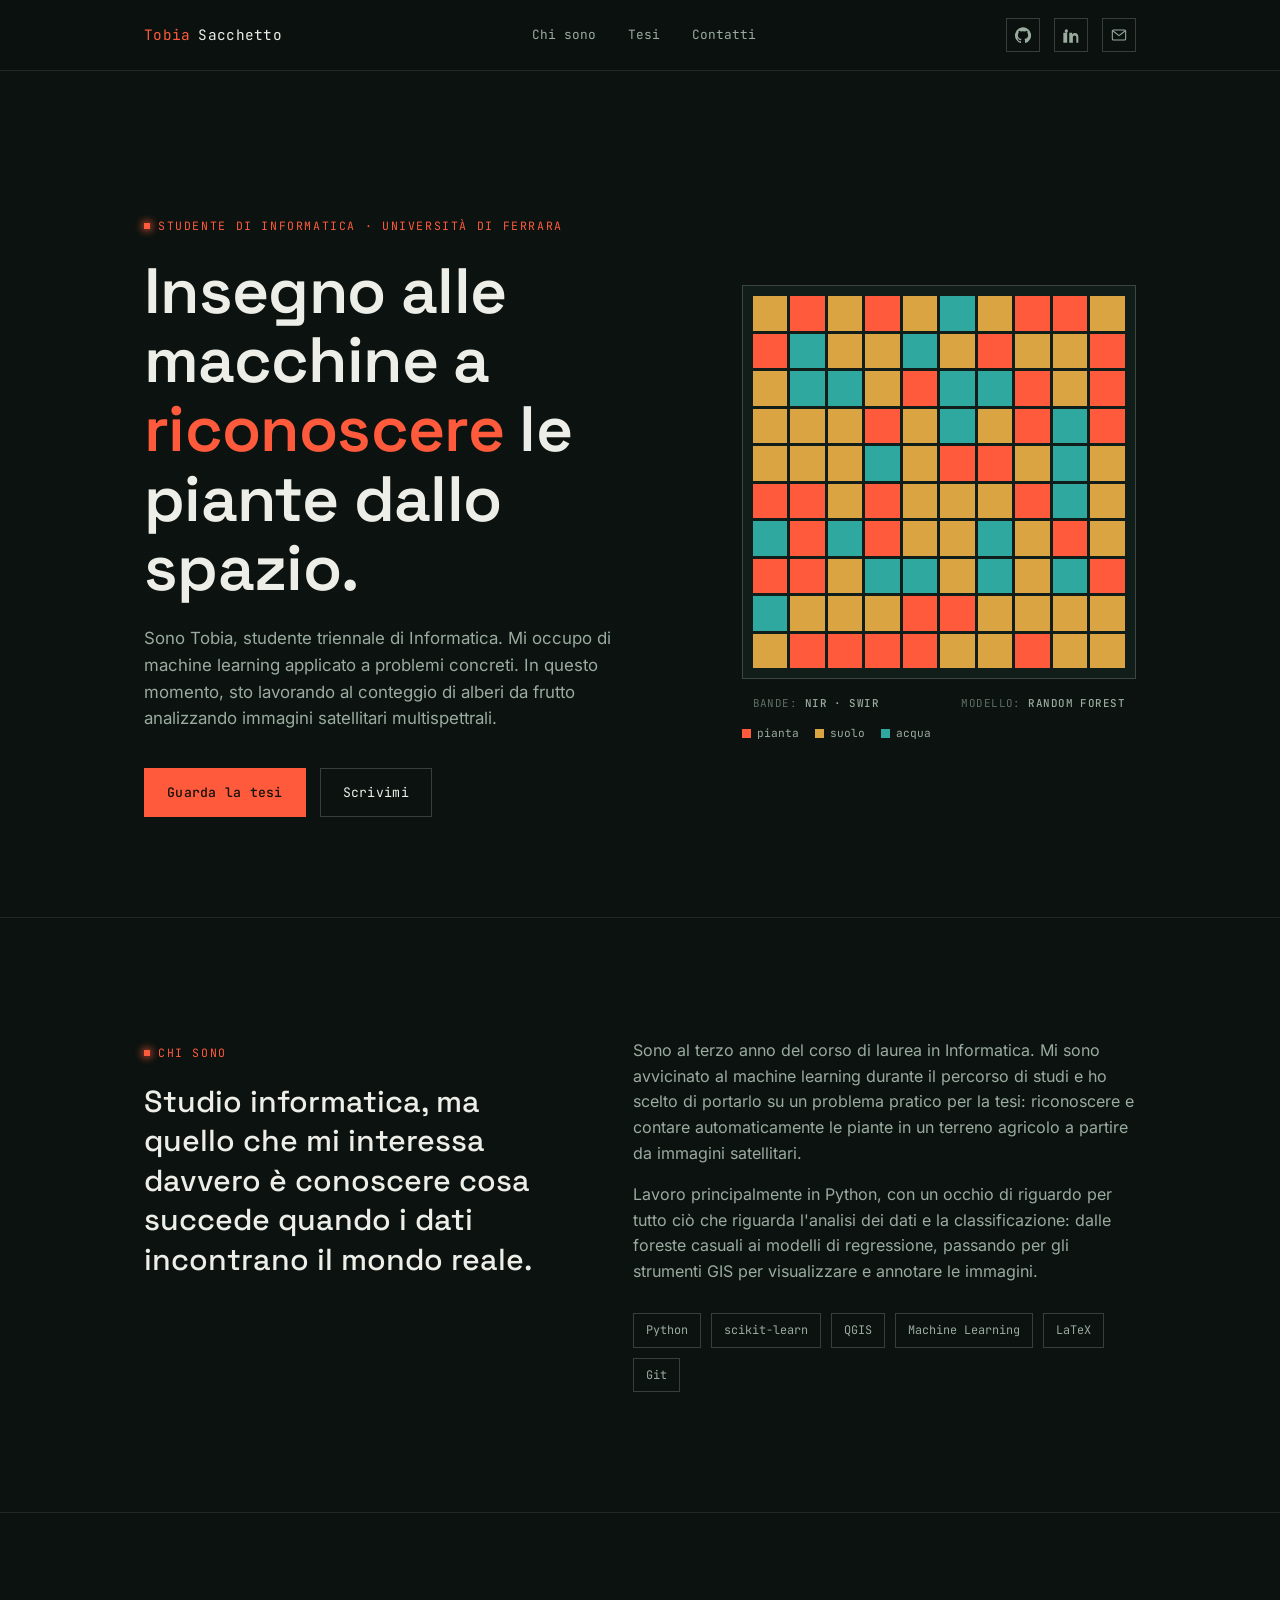
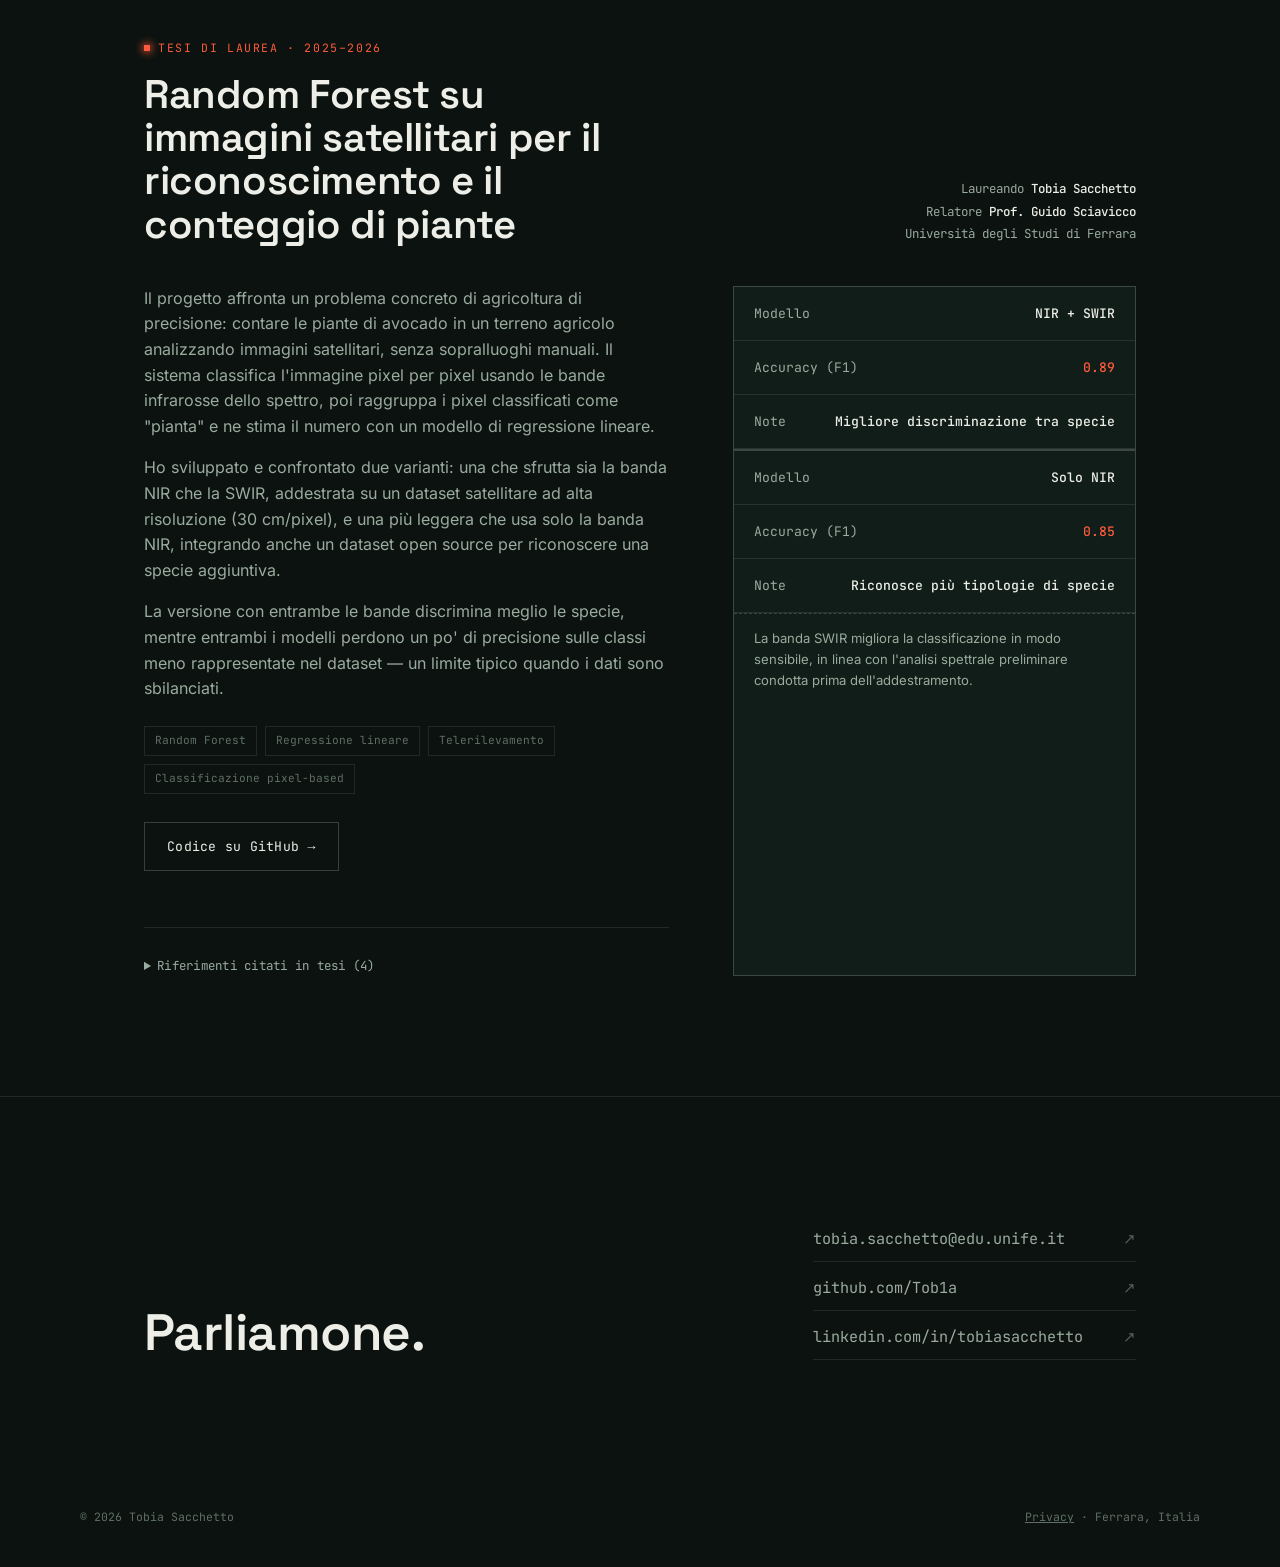
==== commit efb50a96: "Update index.html" ====
--- a/index.html
+++ b/index.html
@@ -54,7 +54,7 @@
 
 <header class="s-nav">
   <div class="wrap">
-    <a href="#top" class="brand">Tobia Sacchetto<span class="dot">.</span></a>
+    <a href="#top" class="brand"><span class="dot">Tobia</span> Sacchetto</a>
     <ul class="nav-links">
       <li><a href="#about">Chi sono</a></li>
       <li><a href="#project">Tesi</a></li>
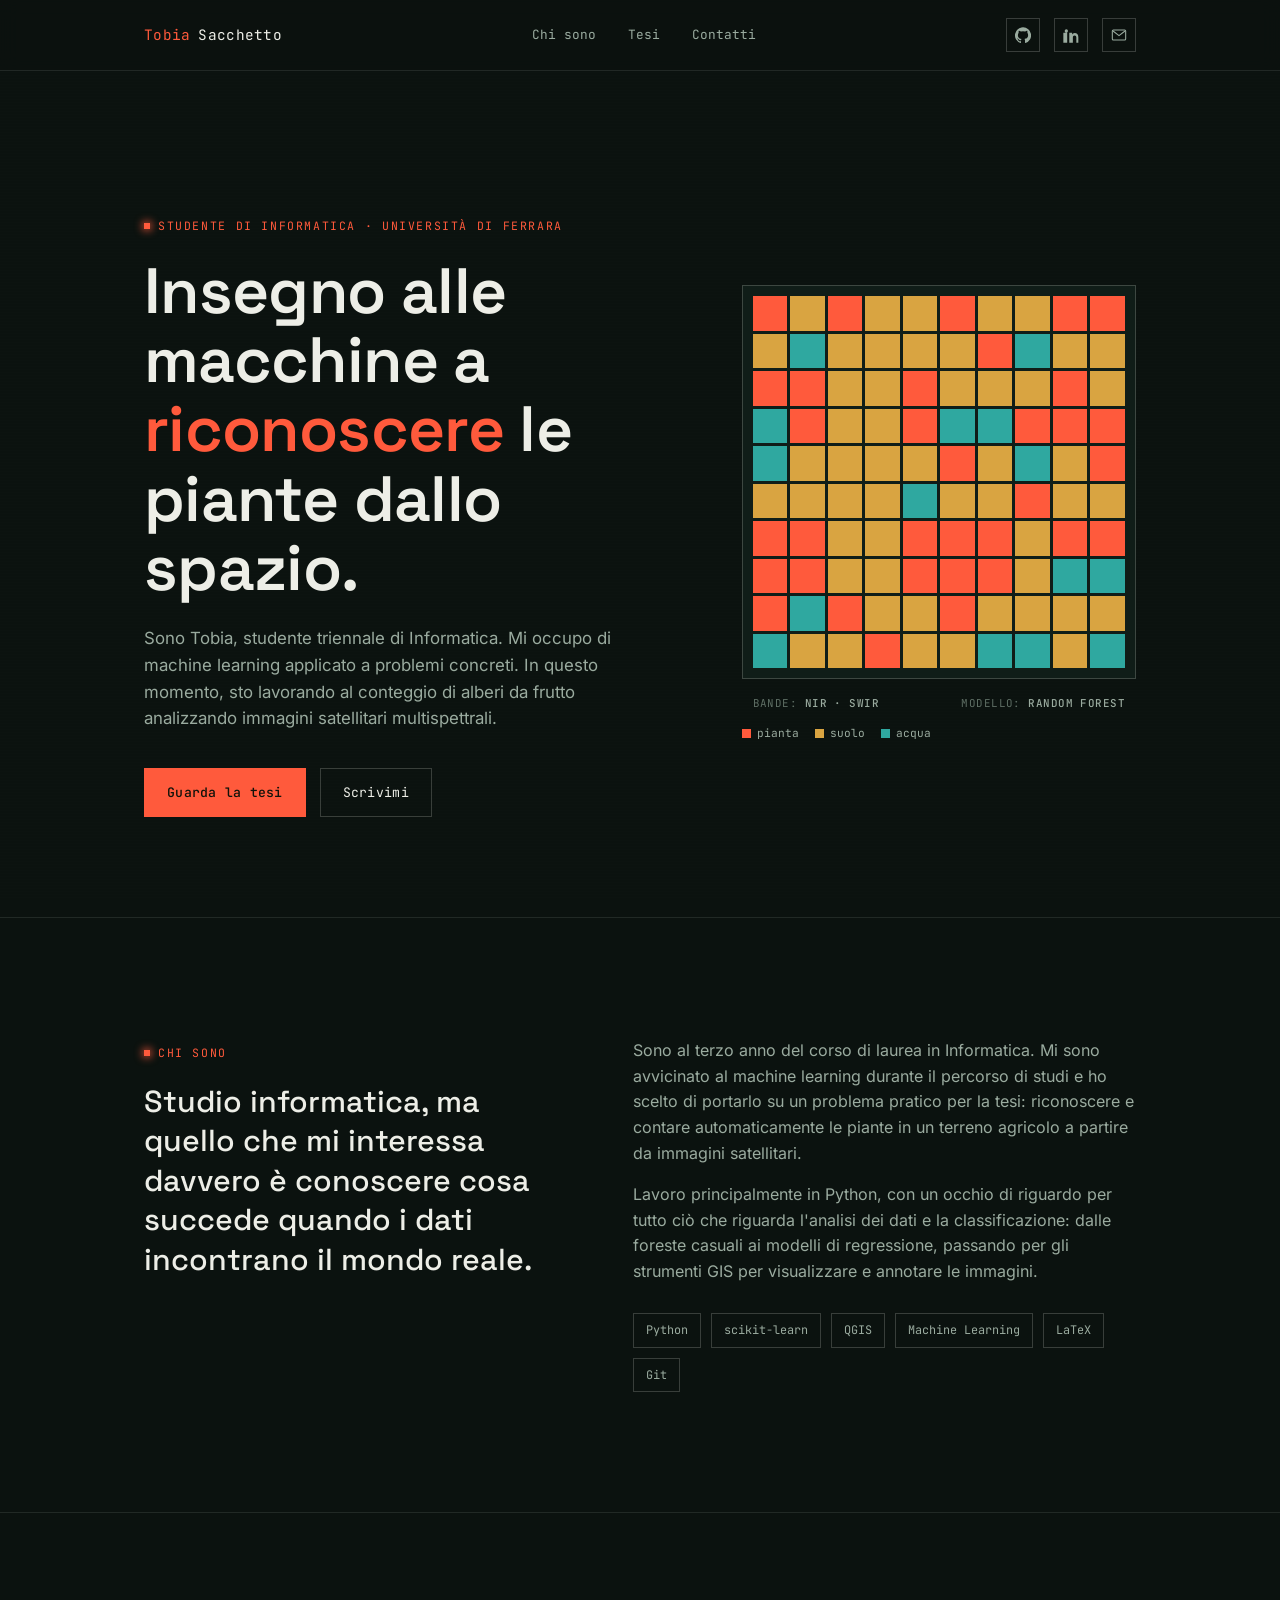
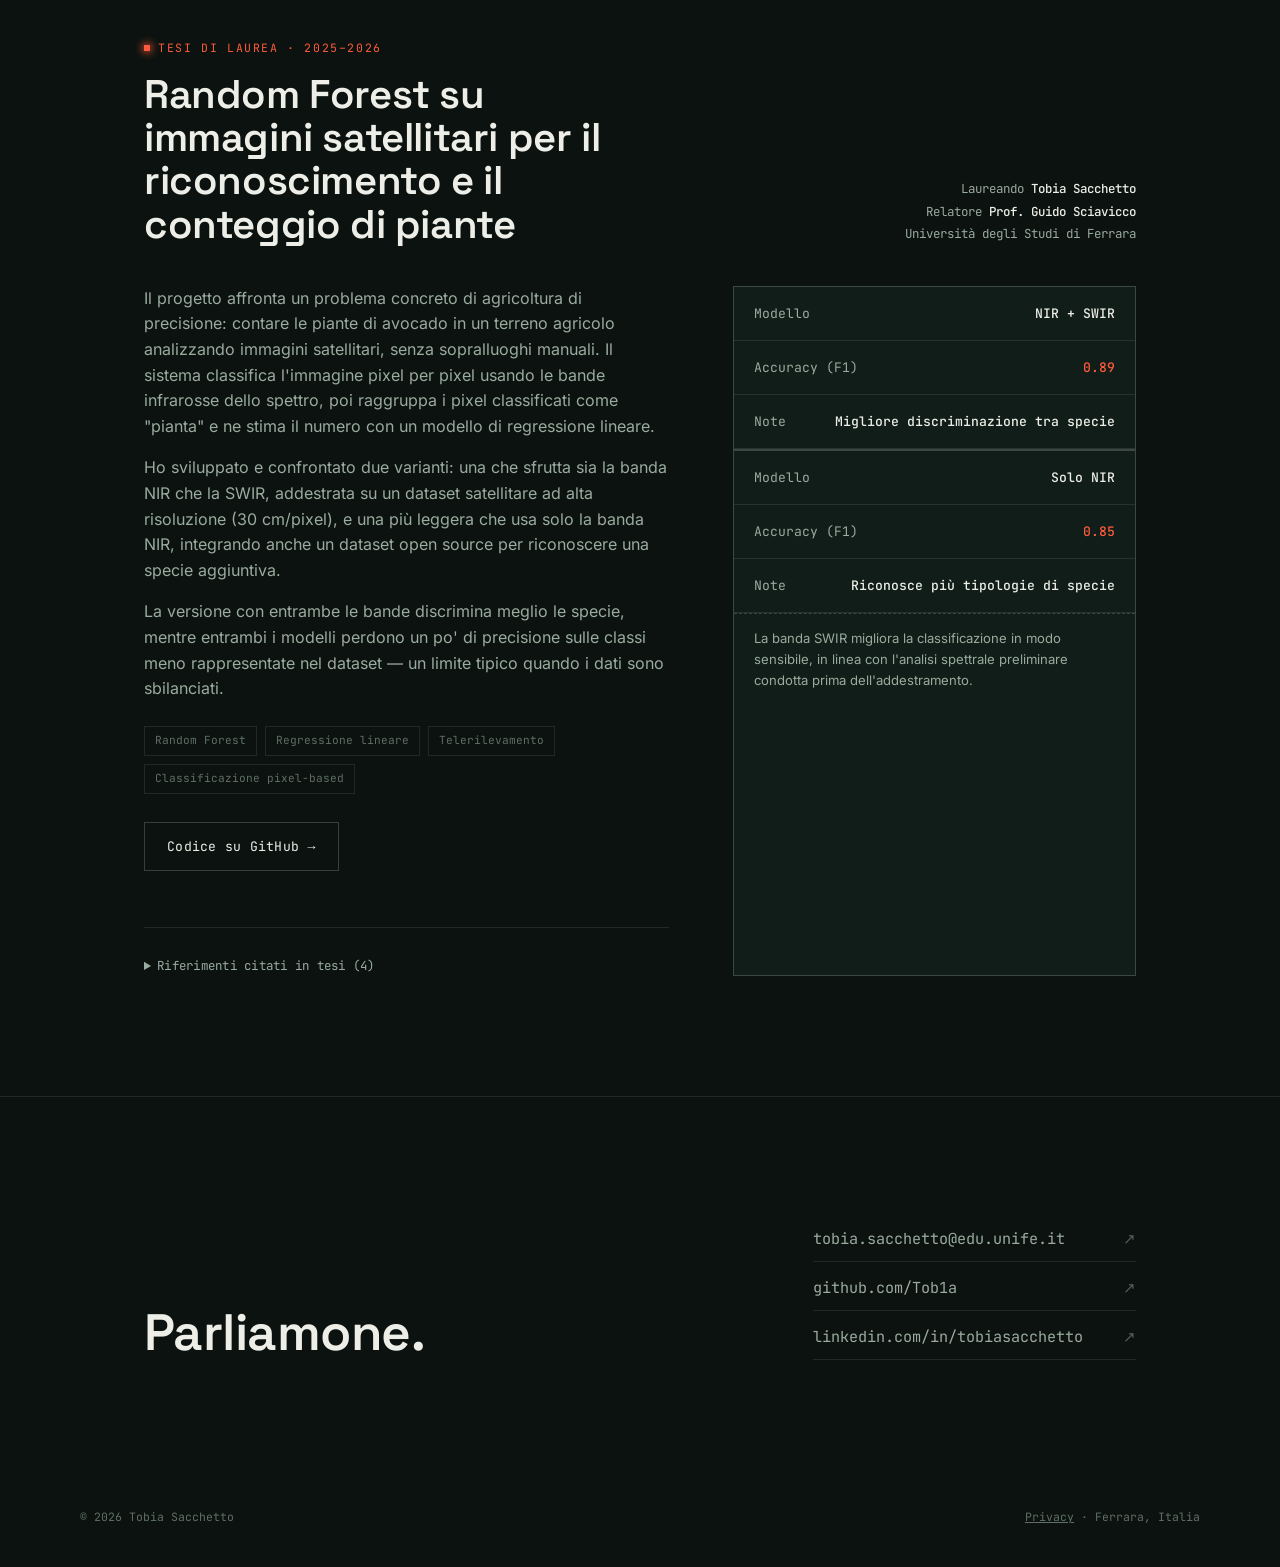
==== commit 09d910d7: "Update index.html" ====
--- a/index.html
+++ b/index.html
@@ -157,7 +157,7 @@
           </div>
 
           <div class="project-links">
-            <a class="btn btn-ghost" href="https://github.com/Tob1a" target="_blank" rel="noopener">Codice su GitHub →</a>
+            <a class="btn btn-ghost" href="https://github.com/Tob1a/Bachelor-s_Thesis" target="_blank" rel="noopener">Codice su GitHub →</a>
           </div>
 
           <details class="refs">
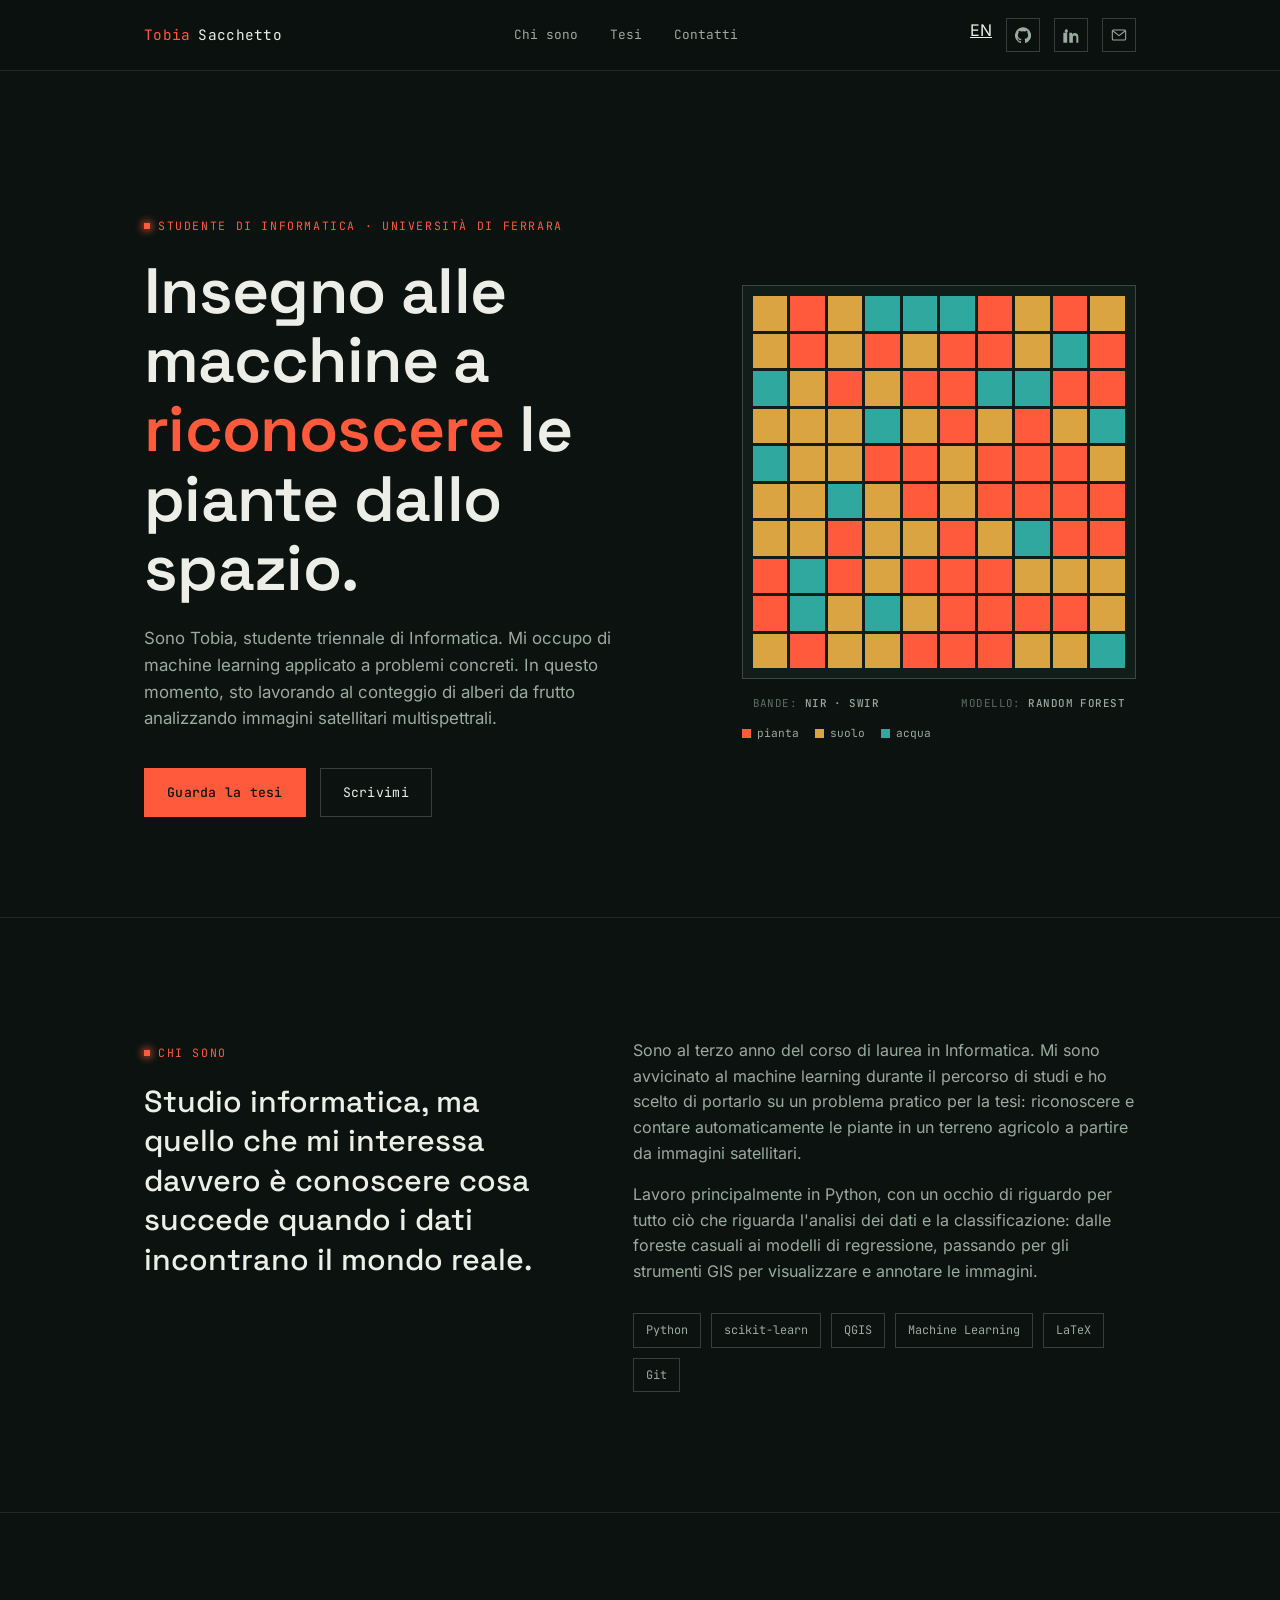
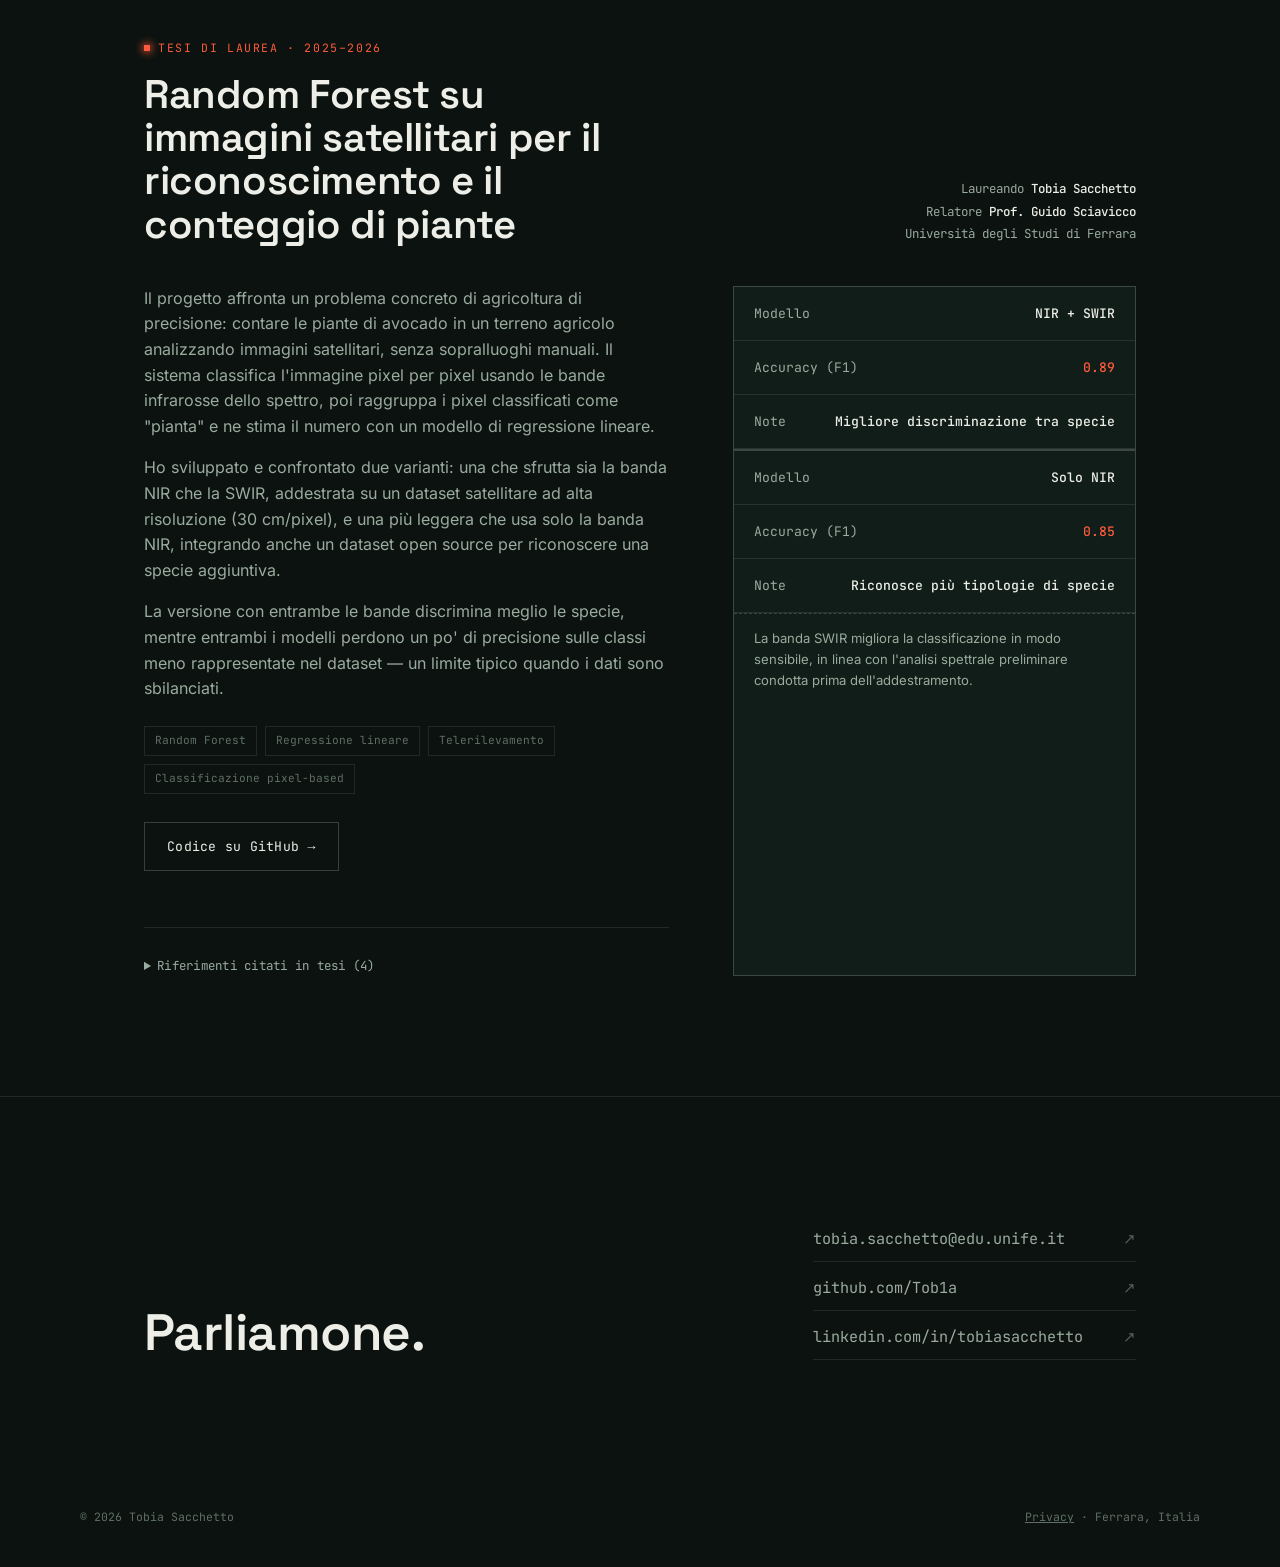
==== commit a60aea83: "Adding english version" ====
--- a/index.html
+++ b/index.html
@@ -9,7 +9,14 @@
 
 <meta name="robots" content="index, follow">
 <meta name="author" content="Tobia Sacchetto">
+<meta name="theme-color" content="#0b120f">
+<meta name="referrer" content="strict-origin-when-cross-origin">
+<meta http-equiv="Content-Security-Policy" content="default-src 'self'; style-src 'self' 'unsafe-inline'; font-src 'self'; script-src 'self'; img-src 'self' data:; base-uri 'self'; form-action 'self';">
 <link rel="canonical" href="https://tob1a.github.io/">
+
+<link rel="alternate" hreflang="it" href="https://tob1a.github.io/">
+<link rel="alternate" hreflang="en" href="https://tob1a.github.io/en/">
+<link rel="alternate" hreflang="x-default" href="https://tob1a.github.io/">
 
 
 <link rel="stylesheet" href="css/style.css">
@@ -19,9 +26,11 @@
 <!-- Open Graph (Facebook, LinkedIn, WhatsApp, ecc.) -->
 <meta property="og:type" content="website">
 <meta property="og:title" content="Tobia Sacchetto — Studente di Informatica">
-<meta property="og:description" content="Portfolio di Tobia Sacchetto: tesi su Random Forest e immagini satellitari per il conteggio automatico di piante.">
+<meta property="og:description" content="Portfolio di Tobia Sacchetto: tesi su Random Forest e immagini satellitari per il riconoscimento e conteggio automatico di piante.">
 <meta property="og:url" content="https://tob1a.github.io/">
 <meta property="og:locale" content="it_IT">
+<meta property="og:locale:alternate" content="en_US">
+
 
 <!-- Twitter / X Card -->
 <meta name="twitter:card" content="summary">
@@ -61,6 +70,7 @@
       <li><a href="#contact">Contatti</a></li>
     </ul>
     <div class="nav-icons">
+      <a class="lang-switch" href="en/index.html" hreflang="en" aria-label="Switch to English">EN</a>
       <a class="icon-btn" href="https://github.com/Tob1a" target="_blank" rel="noopener" aria-label="GitHub">
         <svg viewBox="0 0 24 24" fill="currentColor"><path d="M12 .5a12 12 0 0 0-3.79 23.4c.6.11.82-.26.82-.58v-2.02c-3.34.73-4.04-1.6-4.04-1.6-.55-1.4-1.34-1.77-1.34-1.77-1.09-.75.08-.73.08-.73 1.2.09 1.84 1.24 1.84 1.24 1.07 1.84 2.81 1.3 3.5 1 .11-.79.42-1.3.76-1.6-2.67-.3-5.47-1.33-5.47-5.93 0-1.31.47-2.38 1.24-3.22-.13-.3-.54-1.52.12-3.18 0 0 1.01-.32 3.3 1.23a11.5 11.5 0 0 1 6 0c2.29-1.55 3.3-1.23 3.3-1.23.66 1.66.25 2.88.12 3.18.77.84 1.23 1.91 1.23 3.22 0 4.61-2.8 5.63-5.48 5.93.43.37.81 1.1.81 2.22v3.29c0 .32.22.7.83.58A12 12 0 0 0 12 .5Z"/></svg>
       </a>
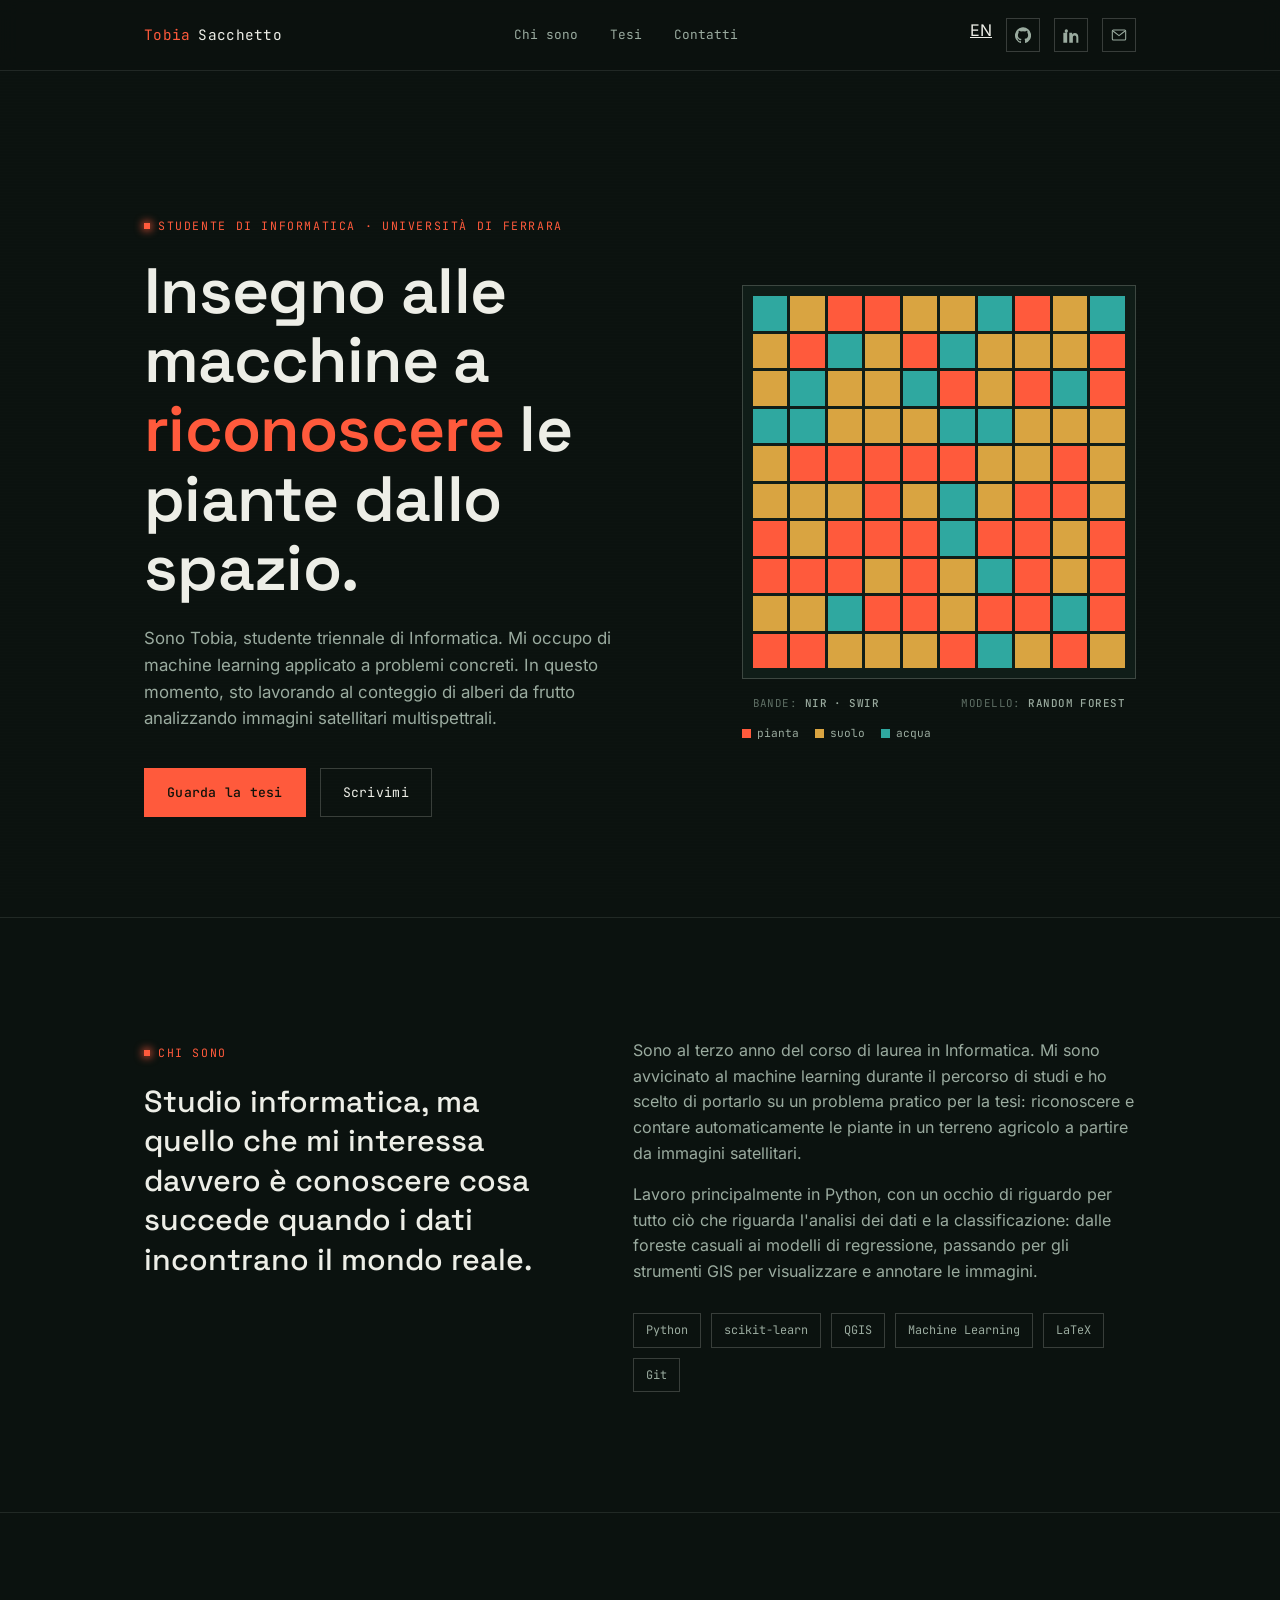
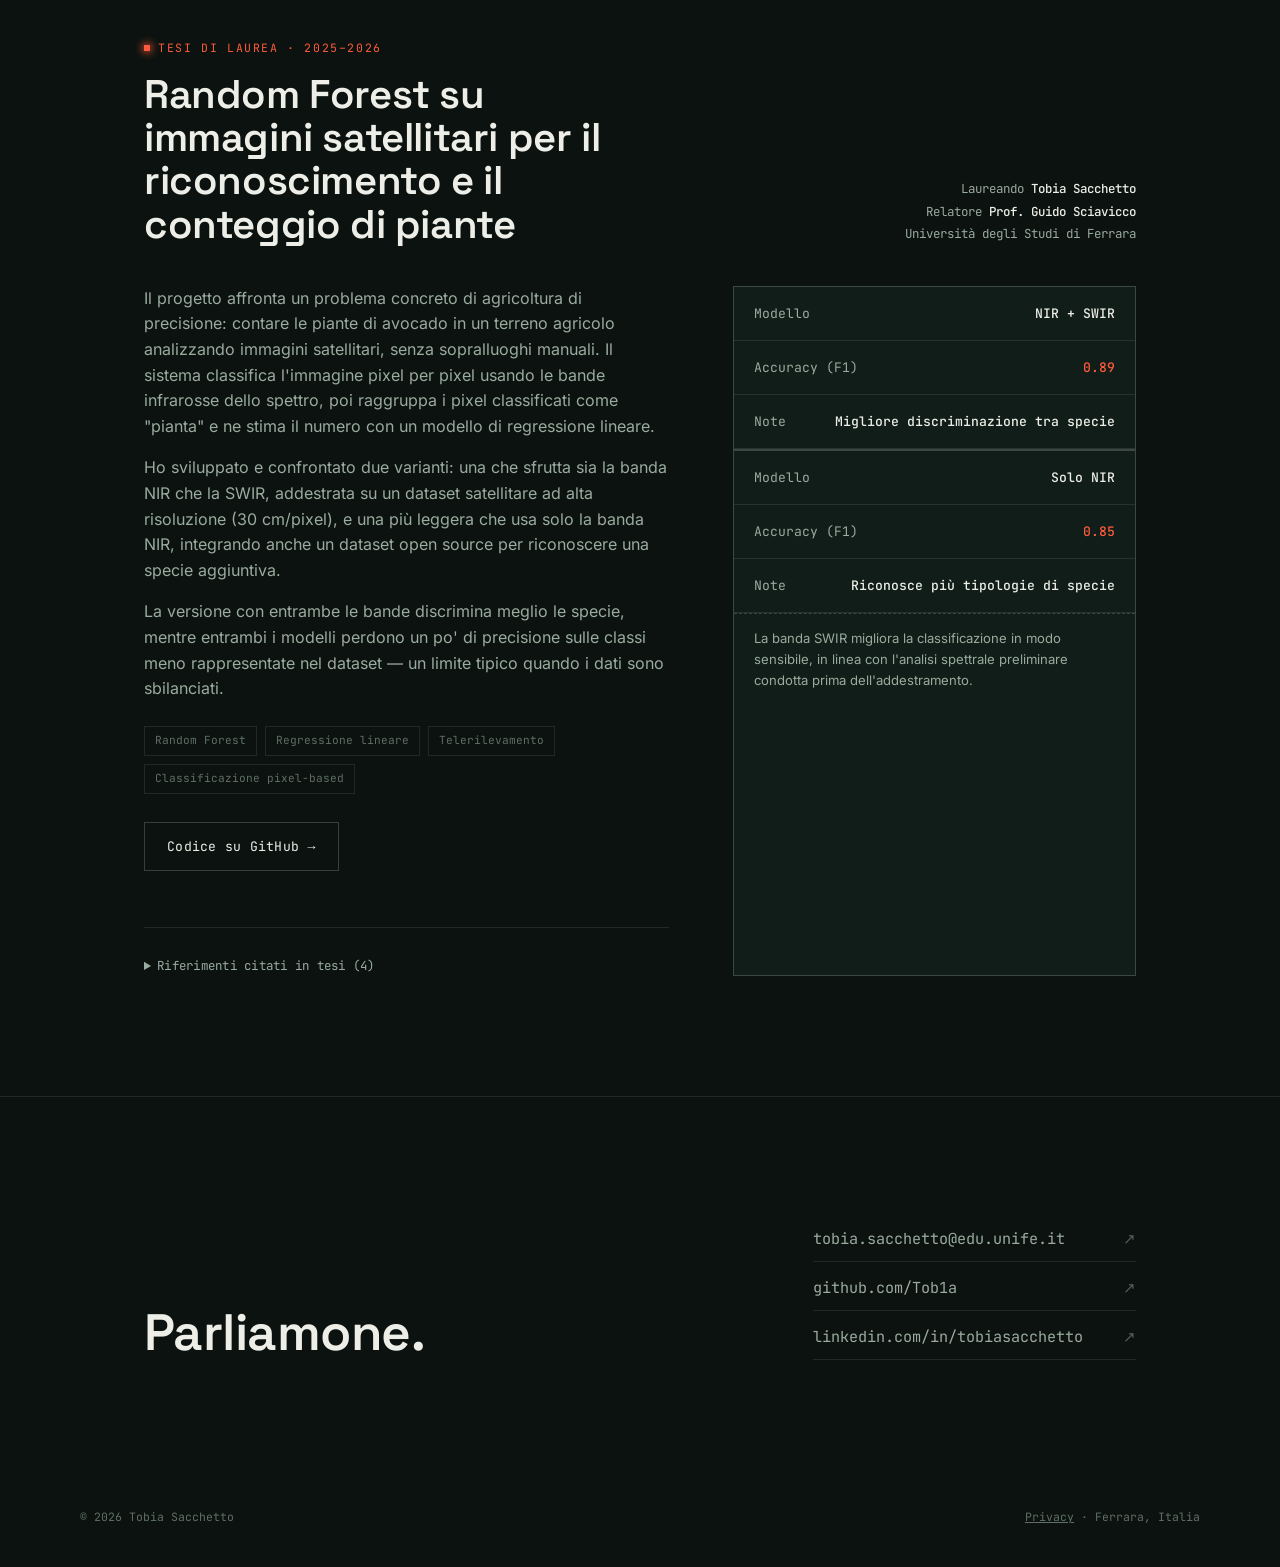
==== commit 84268cd0: "make some changes" ====
--- a/index.html
+++ b/index.html
@@ -70,7 +70,7 @@
       <li><a href="#contact">Contatti</a></li>
     </ul>
     <div class="nav-icons">
-      <a class="lang-switch" href="en/index.html" hreflang="en" aria-label="Switch to English">EN</a>
+      <a class="lang-switch" href="en/" hreflang="en" aria-label="Switch to English">EN</a>
       <a class="icon-btn" href="https://github.com/Tob1a" target="_blank" rel="noopener" aria-label="GitHub">
         <svg viewBox="0 0 24 24" fill="currentColor"><path d="M12 .5a12 12 0 0 0-3.79 23.4c.6.11.82-.26.82-.58v-2.02c-3.34.73-4.04-1.6-4.04-1.6-.55-1.4-1.34-1.77-1.34-1.77-1.09-.75.08-.73.08-.73 1.2.09 1.84 1.24 1.84 1.24 1.07 1.84 2.81 1.3 3.5 1 .11-.79.42-1.3.76-1.6-2.67-.3-5.47-1.33-5.47-5.93 0-1.31.47-2.38 1.24-3.22-.13-.3-.54-1.52.12-3.18 0 0 1.01-.32 3.3 1.23a11.5 11.5 0 0 1 6 0c2.29-1.55 3.3-1.23 3.3-1.23.66 1.66.25 2.88.12 3.18.77.84 1.23 1.91 1.23 3.22 0 4.61-2.8 5.63-5.48 5.93.43.37.81 1.1.81 2.22v3.29c0 .32.22.7.83.58A12 12 0 0 0 12 .5Z"/></svg>
       </a>
